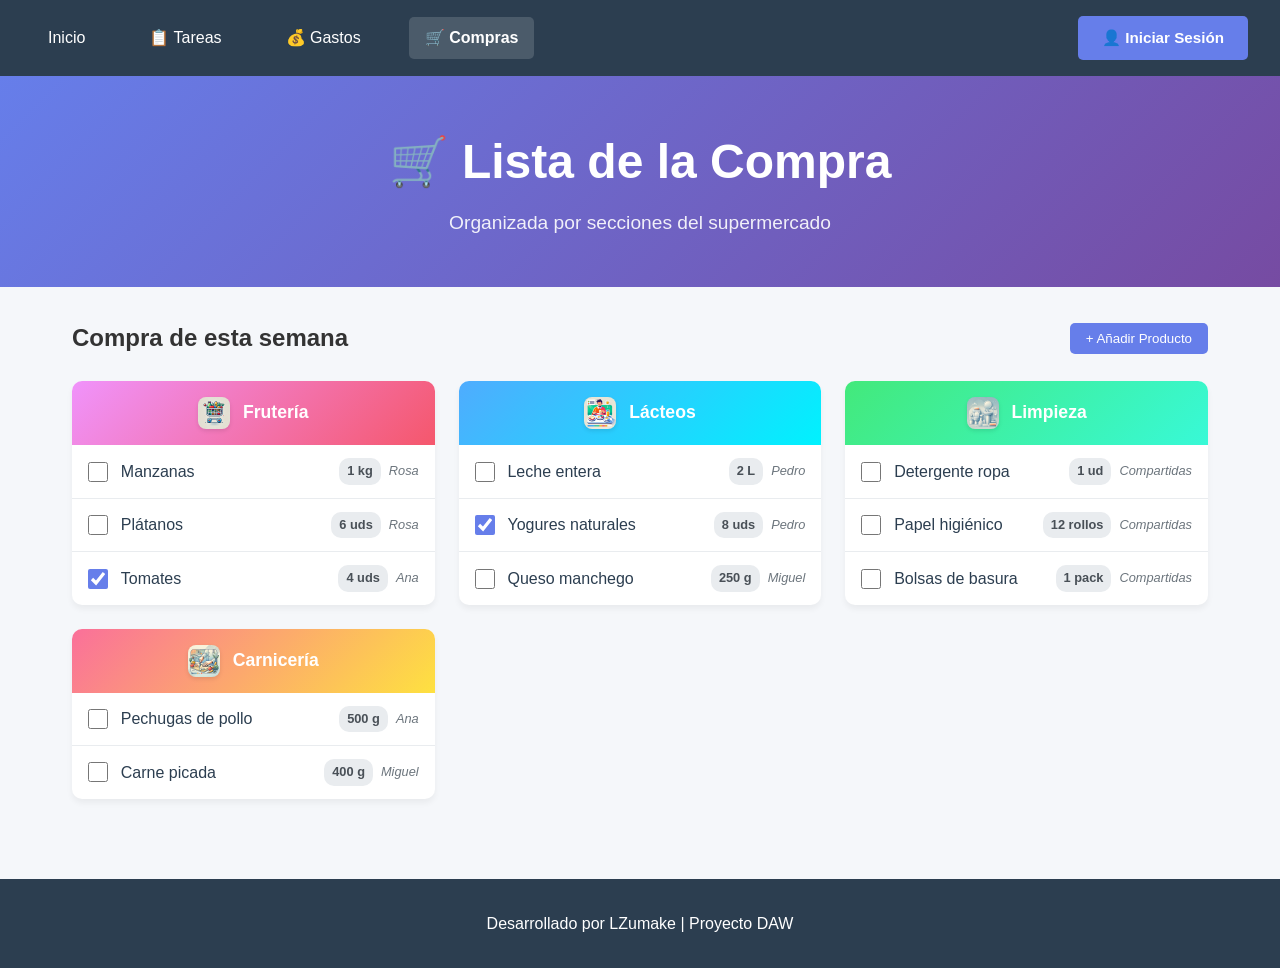
==== compras.html @ 902fc64a "Día 4: Menú hamburguesa, imágenes integradas, responsive móvil y JavaScript en compras" ====
<!DOCTYPE html>
<html lang="es">
<head>
    <meta charset="UTF-8">
    <meta name="viewport" content="width=device-width, initial-scale=1.0">
    <title>Lista de la Compra - CasaApp</title>
    <link rel="stylesheet" href="css/styles.css">
</head>
<body>
 <nav>
    <div class="nav-left">
        <button class="hamburger" id="hamburger" aria-label="Abrir menú">
            <span></span>
            <span></span>
            <span></span>
        </button>
        <a href="index.html"> Inicio</a>
        <a href="tareas.html">📋 Tareas</a>
        <a href="gastos.html">💰 Gastos</a>
        <a href="compras.html" class="active">🛒 Compras</a>
    </div>
    <a href="login.html" class="btn-login">👤 Iniciar Sesión</a>
</nav>
    
    <header>
        <h1>🛒 Lista de la Compra</h1>
        <p>Organizada por secciones del supermercado</p>
    </header>
    
    <main>
        <div style="display: flex; justify-content: space-between; align-items: center; margin-bottom: 1.5rem;">
            <h2>Compra de esta semana</h2>
            <button style="background: #667eea; color: white; border: none; padding: 0.5rem 1rem; border-radius: 5px; cursor: pointer;">+ Añadir Producto</button>
        </div>

        <div class="shopping-section">
            
            <!-- Categoría: Frutería -->
            <div class="shopping-category">
               <div class="category-header fruteria">
             <img src="img/compras.webp" alt="Frutería" class="category-icon"> Frutería
                </div>
                
                <div class="shopping-item">
                    <div class="item-left">
                        <input type="checkbox" class="item-checkbox">
                        <span class="item-name">Manzanas</span>
                    </div>
                    <div class="item-right">
                        <span class="item-quantity">1 kg</span>
                        <span class="item-buyer">Rosa</span>
                    </div>
                </div>

                <div class="shopping-item">
                    <div class="item-left">
                        <input type="checkbox" class="item-checkbox">
                        <span class="item-name">Plátanos</span>
                    </div>
                    <div class="item-right">
                        <span class="item-quantity">6 uds</span>
                        <span class="item-buyer">Rosa</span>
                    </div>
                </div>

                <div class="shopping-item">
                    <div class="item-left">
                        <input type="checkbox" class="item-checkbox" checked>
                        <span class="item-name">Tomates</span>
                    </div>
                    <div class="item-right">
                        <span class="item-quantity">4 uds</span>
                        <span class="item-buyer">Ana</span>
                    </div>
                </div>
            </div>

            <!-- Categoría: Lácteos -->
            <div class="shopping-category">
                <div class="category-header lacteos">
    <img src="img/desayunar.webp" alt="Lácteos" class="category-icon"> Lácteos
        </div>
                
                <div class="shopping-item">
                    <div class="item-left">
                        <input type="checkbox" class="item-checkbox">
                        <span class="item-name">Leche entera</span>
                    </div>
                    <div class="item-right">
                        <span class="item-quantity">2 L</span>
                        <span class="item-buyer">Pedro</span>
                    </div>
                </div>

                <div class="shopping-item">
                    <div class="item-left">
                        <input type="checkbox" class="item-checkbox" checked>
                        <span class="item-name">Yogures naturales</span>
                    </div>
                    <div class="item-right">
                        <span class="item-quantity">8 uds</span>
                        <span class="item-buyer">Pedro</span>
                    </div>
                </div>

                <div class="shopping-item">
                    <div class="item-left">
                        <input type="checkbox" class="item-checkbox">
                        <span class="item-name">Queso manchego</span>
                    </div>
                    <div class="item-right">
                        <span class="item-quantity">250 g</span>
                        <span class="item-buyer">Miguel</span>
                    </div>
                </div>
            </div>

            <!-- Categoría: Limpieza -->
            <div class="shopping-category">
                <div class="category-header limpieza">
    <img src="img/limpiar baño.webp" alt="Limpieza" class="category-icon"> Limpieza
</div>
                
                <div class="shopping-item">
                    <div class="item-left">
                        <input type="checkbox" class="item-checkbox">
                        <span class="item-name">Detergente ropa</span>
                    </div>
                    <div class="item-right">
                        <span class="item-quantity">1 ud</span>
                        <span class="item-buyer">Compartidas</span>
                    </div>
                </div>

                <div class="shopping-item">
                    <div class="item-left">
                        <input type="checkbox" class="item-checkbox">
                        <span class="item-name">Papel higiénico</span>
                    </div>
                    <div class="item-right">
                        <span class="item-quantity">12 rollos</span>
                        <span class="item-buyer">Compartidas</span>
                    </div>
                </div>

                <div class="shopping-item">
                    <div class="item-left">
                        <input type="checkbox" class="item-checkbox">
                        <span class="item-name">Bolsas de basura</span>
                    </div>
                    <div class="item-right">
                        <span class="item-quantity">1 pack</span>
                        <span class="item-buyer">Compartidas</span>
                    </div>
                </div>
            </div>

            <!-- Categoría: Carnicería -->
            <div class="shopping-category">
                <div class="category-header carniceria">
    <img src="img/cocinar.webp" alt="Carnicería" class="category-icon"> Carnicería
</div>
                
                <div class="shopping-item">
                    <div class="item-left">
                        <input type="checkbox" class="item-checkbox">
                        <span class="item-name">Pechugas de pollo</span>
                    </div>
                    <div class="item-right">
                        <span class="item-quantity">500 g</span>
                        <span class="item-buyer">Ana</span>
                    </div>
                </div>

                <div class="shopping-item">
                    <div class="item-left">
                        <input type="checkbox" class="item-checkbox">
                        <span class="item-name">Carne picada</span>
                    </div>
                    <div class="item-right">
                        <span class="item-quantity">400 g</span>
                        <span class="item-buyer">Miguel</span>
                    </div>
                </div>
            </div>

        </div>
    </main>
    
    <footer>
        <p>Desarrollado por LZumake | Proyecto DAW</p>
    </footer>
    <script src="js/app.js"></script>
</body>
</html>
---- css/styles.css ----
/* =========================================
   RESET BÁSICO
   ========================================= */
* {
    margin: 0;
    padding: 0;
    box-sizing: border-box;
}

body {
    font-family: 'Segoe UI', Tahoma, Geneva, Verdana, sans-serif;
    background-color: #f5f7fa;
    color: #333;
    line-height: 1.6;
}

/* =========================================
   NAVEGACIÓN
   ========================================= */
nav {
    background-color: #2c3e50;
    padding: 1rem 2rem;
    display: flex;
    justify-content: space-between;
    align-items: center;
    min-height: 70px;
    box-shadow: 0 2px 5px rgba(0,0,0,0.1);
}

nav > div {
    display: flex;
    gap: 2rem;
    align-items: center;
}

nav a {
    color: white;
    text-decoration: none;
    font-weight: 500;
    padding: 0.5rem 1rem;
    border-radius: 5px;
    transition: background-color 0.3s;
}

nav a:hover {
    background-color: #34495e;
}

nav a.active {
    background-color: rgba(255, 255, 255, 0.15);
    font-weight: bold;
}

nav .btn-login {
    background-color: #667eea;
    color: white;
    padding: 0.6rem 1.5rem;
    border-radius: 5px;
    font-weight: 600;
    font-size: 0.95rem;
    text-decoration: none;
    transition: background-color 0.3s, transform 0.2s;
    white-space: nowrap;
    display: inline-block;
}

nav .btn-login:hover {
    background-color: #5a67d8;
    transform: translateY(-2px);
}

/* =========================================
   HEADER
   ========================================= */
header {
    background: linear-gradient(135deg, #667eea 0%, #764ba2 100%);
    color: white;
    text-align: center;
    padding: 3rem 2rem;
}

header h1 {
    font-size: 3rem;
    margin-bottom: 0.5rem;
}

header p {
    font-size: 1.2rem;
    opacity: 0.9;
}

/* =========================================
   MAIN CONTENT
   ========================================= */
main {
    max-width: 1200px;
    margin: 0 auto;
    padding: 2rem;
}

.dashboard h2 {
    text-align: center;
    margin-bottom: 2rem;
    color: #2c3e50;
}

/* =========================================
   CARDS (Index)
   ========================================= */
.cards {
    display: grid;
    grid-template-columns: repeat(auto-fit, minmax(250px, 1fr));
    gap: 2rem;
    margin-bottom: 2rem;
}

.card {
    background: white;
    padding: 2rem;
    border-radius: 10px;
    box-shadow: 0 4px 6px rgba(0,0,0,0.1);
    text-align: center;
    transition: transform 0.3s, box-shadow 0.3s;
}

.card:hover {
    transform: translateY(-5px);
    box-shadow: 0 8px 15px rgba(0,0,0,0.2);
}

.card h3 {
    color: #667eea;
    margin-bottom: 1rem;
    font-size: 1.3rem;
}

.card p {
    color: #666;
    font-size: 1.1rem;
}

/* =========================================
   FOOTER
   ========================================= */
footer {
    background-color: #2c3e50;
    color: white;
    text-align: center;
    padding: 2rem;
    margin-top: 3rem;
}

/* =========================================
   TABLA DE TAREAS
   ========================================= */
.table-container {
    background: white;
    border-radius: 10px;
    box-shadow: 0 4px 6px rgba(0,0,0,0.05);
    overflow: hidden;
    overflow-x: auto;
    -webkit-overflow-scrolling: touch;
}

.task-table {
    width: 100%;
    border-collapse: collapse;
    text-align: left;
    min-width: 800px;
}

.task-table th {
    background-color: #f8f9fa;
    color: #495057;
    font-weight: 600;
    padding: 1rem;
    border-bottom: 2px solid #e9ecef;
    font-size: 0.85rem;
    text-transform: uppercase;
    letter-spacing: 0.5px;
}

.task-table td {
    padding: 1rem;
    border-bottom: 1px solid #e9ecef;
    color: #333;
    vertical-align: middle;
}

.task-table tr:last-child td {
    border-bottom: none;
}

.task-table tr:hover {
    background-color: #f8f9fa;
}

/* =========================================
   AVATARES DE USUARIOS
   ========================================= */
.user-cell {
    display: flex;
    align-items: center;
    gap: 0.8rem;
}

.user-avatar {
    display: inline-flex;
    align-items: center;
    justify-content: center;
    width: 32px;
    height: 32px;
    border-radius: 50%;
    color: white;
    font-weight: bold;
    font-size: 0.85rem;
    flex-shrink: 0;
}

.user-compartidas { background-color: #6c757d; }
.user-rosa { background-color: #e83e8c; }
.user-pedro { background-color: #0d6efd; }
.user-miguel { background-color: #198754; }
.user-ana { background-color: #fd7e14; }

.user-name {
    font-weight: 500;
    color: #333;
}

/* =========================================
   BADGES (Etiquetas de colores)
   ========================================= */
.badge {
    display: inline-block;
    padding: 0.3rem 0.7rem;
    border-radius: 20px;
    font-size: 0.75rem;
    font-weight: 600;
}

.badge-cocina { background-color: #fff3cd; color: #664d03; }
.badge-bano { background-color: #cff4fc; color: #055160; }
.badge-dormitorios { background-color: #f8d7da; color: #842029; }
.badge-salon { background-color: #d1e7dd; color: #0f5132; }
.badge-lavanderia { background-color: #e0cffc; color: #4a148c; }
.badge-despacho { background-color: #fde2e4; color: #6f42c1; }
.badge-recibidor { background-color: #fff0db; color: #997404; }
.badge-mascotas { background-color: #fde8d8; color: #984c0c; }
.badge-terrazas { background-color: #d8f3dc; color: #2d6a4f; }
.badge-despensa { background-color: #ffe5d9; color: #c44536; }
.badge-garaje { background-color: #e9ecef; color: #495057; }
.badge-trastero { background-color: #dee2e6; color: #343a40; }
.badge-varias { background-color: #e7f5ff; color: #1864ab; }

.badge-expres { background-color: #e2e3e5; color: #41464b; }
.badge-media { background-color: #fff3cd; color: #664d03; }
.badge-profunda { background-color: #f8d7da; color: #842029; }

/* =========================================
   FECHAS Y TAREAS DE HOY
   ========================================= */
.fecha-proxima {
    font-weight: 600;
    color: #495057;
    font-size: 0.9rem;
    white-space: nowrap;
}

.fecha-proxima.hoy {
    color: #dc3545;
    font-weight: bold;
}

.fecha-proxima.pasada {
    color: #6c757d;
    text-decoration: line-through;
}

.tarea-hoy {
    background-color: #fff9db;
}

.tarea-hoy:hover {
    background-color: #fff3bf;
}

.urgente {
    display: inline-block;
    width: 8px;
    height: 8px;
    border-radius: 50%;
    background-color: #dc3545;
    margin-right: 5px;
    animation: pulse 2s infinite;
}

@keyframes pulse {
    0% { opacity: 1; }
    50% { opacity: 0.4; }
    100% { opacity: 1; }
}

/* =========================================
   IMÁGENES DE TAREAS Y CATEGORÍAS
   ========================================= */
.task-icon {
    width: 40px;
    height: 40px;
    border-radius: 8px;
    object-fit: cover;
    vertical-align: middle;
    margin-right: 10px;
    box-shadow: 0 2px 4px rgba(0,0,0,0.1);
    flex-shrink: 0;
}

.task-table td:first-child {
    display: flex;
    align-items: center;
    gap: 8px;
}

.category-icon {
    width: 32px;
    height: 32px;
    border-radius: 8px;
    object-fit: cover;
    vertical-align: middle;
    margin-right: 8px;
    box-shadow: 0 2px 4px rgba(0,0,0,0.1);
}

/* =========================================
   JAVASCRIPT - TAREAS HECHAS
   ========================================= */
.task-table tr.hecha {
    background-color: #f8f9fa;
    opacity: 0.6;
}

.task-table tr.hecha td:first-child {
    text-decoration: line-through;
    color: #6c757d;
}

.task-table tr.hecha .status {
    background-color: #d1e7dd;
    color: #0f5132;
}

/* =========================================
   BOTÓN PRIMARIO
   ========================================= */
.btn-primary {
    background: linear-gradient(135deg, #667eea 0%, #764ba2 100%);
    color: white;
    border: none;
    padding: 0.6rem 1.2rem;
    border-radius: 5px;
    font-weight: 600;
    cursor: pointer;
    transition: transform 0.2s;
}

.btn-primary:hover {
    transform: translateY(-2px);
}

/* =========================================
   PÁGINA DE GASTOS
   ========================================= */
.expense-summary {
    display: grid;
    grid-template-columns: repeat(auto-fit, minmax(200px, 1fr));
    gap: 1.5rem;
    margin-bottom: 2rem;
}

.summary-card {
    background: white;
    padding: 1.5rem;
    border-radius: 10px;
    box-shadow: 0 4px 6px rgba(0,0,0,0.05);
    text-align: center;
}

.summary-card h3 {
    font-size: 0.9rem;
    color: #6c757d;
    margin-bottom: 0.5rem;
    text-transform: uppercase;
}

.summary-card .amount {
    font-size: 2rem;
    font-weight: bold;
    color: #2c3e50;
}

.summary-card .amount.green { color: #198754; }
.summary-card .amount.red { color: #dc3545; }

.transaction-list {
    background: white;
    border-radius: 10px;
    box-shadow: 0 4px 6px rgba(0,0,0,0.05);
    overflow: hidden;
}

.transaction-item {
    display: flex;
    justify-content: space-between;
    align-items: center;
    padding: 1rem 1.5rem;
    border-bottom: 1px solid #e9ecef;
    transition: background-color 0.2s;
}

.transaction-item:hover {
    background-color: #f8f9fa;
}

.transaction-item:last-child {
    border-bottom: none;
}

.transaction-info {
    display: flex;
    align-items: center;
    gap: 1rem;
}

.transaction-icon {
    font-size: 1.5rem;
    background-color: #f1f3f5;
    width: 40px;
    height: 40px;
    border-radius: 50%;
    display: flex;
    align-items: center;
    justify-content: center;
}

.transaction-details h4 {
    font-size: 1rem;
    color: #2c3e50;
    margin-bottom: 0.2rem;
}

.transaction-details p {
    font-size: 0.8rem;
    color: #6c757d;
    margin: 0;
}

.transaction-amount {
    font-weight: bold;
    font-size: 1.1rem;
    color: #2c3e50;
}

/* =========================================
   PÁGINA DE COMPRAS
   ========================================= */
.shopping-section {
    display: grid;
    grid-template-columns: repeat(auto-fit, minmax(280px, 1fr));
    gap: 1.5rem;
}

.shopping-category {
    background: white;
    border-radius: 10px;
    box-shadow: 0 4px 6px rgba(0,0,0,0.05);
    overflow: hidden;
}

.category-header {
    background: linear-gradient(135deg, #667eea 0%, #764ba2 100%);
    color: white;
    padding: 1rem;
    text-align: center;
    font-weight: 600;
    font-size: 1.1rem;
}

.category-header.fruteria { background: linear-gradient(135deg, #f093fb 0%, #f5576c 100%); }
.category-header.lacteos { background: linear-gradient(135deg, #4facfe 0%, #00f2fe 100%); }
.category-header.limpieza { background: linear-gradient(135deg, #43e97b 0%, #38f9d7 100%); }
.category-header.carniceria { background: linear-gradient(135deg, #fa709a 0%, #fee140 100%); }

.shopping-item {
    display: flex;
    align-items: center;
    justify-content: space-between;
    padding: 0.8rem 1rem;
    border-bottom: 1px solid #e9ecef;
    transition: background-color 0.2s;
}

.shopping-item:hover {
    background-color: #f8f9fa;
}

.shopping-item:last-child {
    border-bottom: none;
}

.item-left {
    display: flex;
    align-items: center;
    gap: 0.8rem;
}

.item-checkbox {
    width: 20px;
    height: 20px;
    cursor: pointer;
    accent-color: #667eea;
}

.item-name {
    font-weight: 500;
    color: #2c3e50;
}

.item-right {
    display: flex;
    align-items: center;
    gap: 0.5rem;
}

.item-quantity {
    background: #e9ecef;
    color: #495057;
    padding: 0.2rem 0.5rem;
    border-radius: 10px;
    font-size: 0.8rem;
    font-weight: 600;
}

.item-buyer {
    font-size: 0.8rem;
    color: #6c757d;
    font-style: italic;
}

.shopping-item.comprado {
    background-color: #f8f9fa;
    opacity: 0.6;
    border-left: 4px solid #28a745;
}

.shopping-item.comprado .item-name {
    text-decoration: line-through;
    color: #6c757d;
}

.shopping-item.comprado .item-quantity,
.shopping-item.comprado .item-buyer {
    color: #6c757d;
}

/* =========================================
   FORMULARIOS (Login y Registro)
   ========================================= */
.login-container {
    max-width: 400px;
    margin: 3rem auto;
    background: white;
    padding: 2.5rem;
    border-radius: 10px;
    box-shadow: 0 10px 25px rgba(0,0,0,0.05);
}

.form-group {
    margin-bottom: 1.5rem;
}

.form-group label {
    display: block;
    margin-bottom: 0.5rem;
    color: #495057;
    font-weight: 600;
    font-size: 0.9rem;
}

.form-control {
    width: 100%;
    padding: 0.8rem;
    border: 1px solid #ced4da;
    border-radius: 5px;
    font-size: 1rem;
    transition: all 0.3s ease;
    box-sizing: border-box;
}

.form-control:focus {
    outline: none;
    border-color: #667eea;
    box-shadow: 0 0 0 3px rgba(102, 126, 234, 0.2);
}

.btn-submit {
    width: 100%;
    padding: 0.8rem;
    background: linear-gradient(135deg, #667eea 0%, #764ba2 100%);
    color: white;
    border: none;
    border-radius: 5px;
    font-size: 1rem;
    font-weight: bold;
    cursor: pointer;
    transition: transform 0.2s, box-shadow 0.2s;
}

.btn-submit:hover {
    transform: translateY(-2px);
    box-shadow: 0 5px 15px rgba(102, 126, 234, 0.4);
}

.password-hint {
    font-size: 0.75rem;
    color: #6c757d;
    margin-top: 0.3rem;
    display: block;
}

.terms-checkbox {
    display: flex;
    align-items: center;
    gap: 0.5rem;
    margin-bottom: 1.5rem;
    font-size: 0.85rem;
    color: #495057;
}

.terms-checkbox input {
    width: 18px;
    height: 18px;
    cursor: pointer;
    accent-color: #667eea;
}

.terms-checkbox a {
    color: #667eea;
    text-decoration: none;
    font-weight: 500;
}

.terms-checkbox a:hover {
    text-decoration: underline;
}

/* =========================================
   MENÚ HAMBURGUESA
   ========================================= */
.hamburger {
    display: none;
    flex-direction: column;
    justify-content: space-between;
    width: 30px;
    height: 22px;
    background: transparent;
    border: none;
    cursor: pointer;
    padding: 0;
    margin-right: 1rem;
}

.hamburger span {
    display: block;
    width: 100%;
    height: 3px;
    background-color: white;
    border-radius: 2px;
    transition: all 0.3s ease;
}

.hamburger.active span:nth-child(1) {
    transform: translateY(9px) rotate(45deg);
}

.hamburger.active span:nth-child(2) {
    opacity: 0;
}

.hamburger.active span:nth-child(3) {
    transform: translateY(-9px) rotate(-45deg);
}

/* =========================================
   RESPONSIVE DESIGN - MÓVILES
   ========================================= */
@media (max-width: 768px) {
    /* =========================================
       NAV + HEADER FIJOS - ALTURAS AJUSTADAS
       ========================================= */
    
    /* Nav más compacto */
    nav {
        position: sticky;
        top: 0;
        z-index: 100;
        padding: 0.5rem 0.8rem !important;
        min-height: 40px; /* Antes 70px, ahora más bajo */
    }
    
    /* Header más compacto */
    header {
        position: sticky;
        top: 40px; /* Coincide con la altura del nav */
        z-index:35px;
        padding: 0.6rem 0.6rem !important; /* Antes 1.5rem */
    }
    
    header h1 {
        font-size: 1.0rem; /* Antes 1.5rem */
        margin-bottom: 0.2rem;
    }
    
    header p {
        font-size: 0.80rem; /* Antes 0.9rem */
    }
    
    /* =========================================
       RESTO DE ESTILOS MÓVIL (sin cambios)
       ========================================= */
    .hamburger {
        display: flex;
        width: 26px; /* Botón hamburguesa un poco más pequeño */
        height: 20px;
    }
    
    .nav-left {
        display: flex;
        align-items: center;
        width: 100%;
    }
    
    nav {
        flex-wrap: wrap;
        gap: 0.5rem;
    }
    
    nav > div.nav-left {
        justify-content: space-between;
    }
    
    nav .nav-left a {
        display: none;
        width: 100%;
        text-align: center;
        padding: 0.8rem;
        border-radius: 5px;
    }
    
    nav .nav-left a.visible {
        display: block;
    }
    
    .btn-login {
        width: auto !important;
        padding: 0.4rem 0.8rem !important;
        font-size: 0.8rem !important;
        background: transparent !important;
        border: 1px solid rgba(255, 255, 255, 0.3) !important;
        color: white !important;
        margin: 0 auto !important;
    }
    
    .btn-login:hover {
        background: rgba(255, 255, 255, 0.1) !important;
        border-color: rgba(255, 255, 255, 0.5) !important;
    }

    .cards, .shopping-section, .gastos-container {
        grid-template-columns: 1fr !important; 
    }
    
    nav a {
        font-size: 0.9rem;
        padding: 0.5rem;
    }
    
    main {
        padding: 1rem 0.5rem !important;
    }
    
    .dashboard > div:first-child {
        flex-direction: column;
        align-items: flex-start !important;
        gap: 1rem;
    }
    
    .btn-primary {
        width: 100%;
        padding: 0.6rem 1rem;
        font-size: 0.9rem;
        text-align: center;
    }
    
    .task-table th, .task-table td {
        padding: 0.8rem 0.5rem;
        font-size: 0.85rem;
    }
    
    .shopping-category {
        margin-bottom: 1rem;
    }
    
    .shopping-category h3 {
        font-size: 1.1rem;
        padding: 0.8rem;
    }
    
    .shopping-item {
        padding: 0.8rem;
    }
    
    .item-name {
        font-size: 0.95rem;
    }
    
    .table-container {
        overflow-x: auto;
        margin: 0 !important;
    }
}
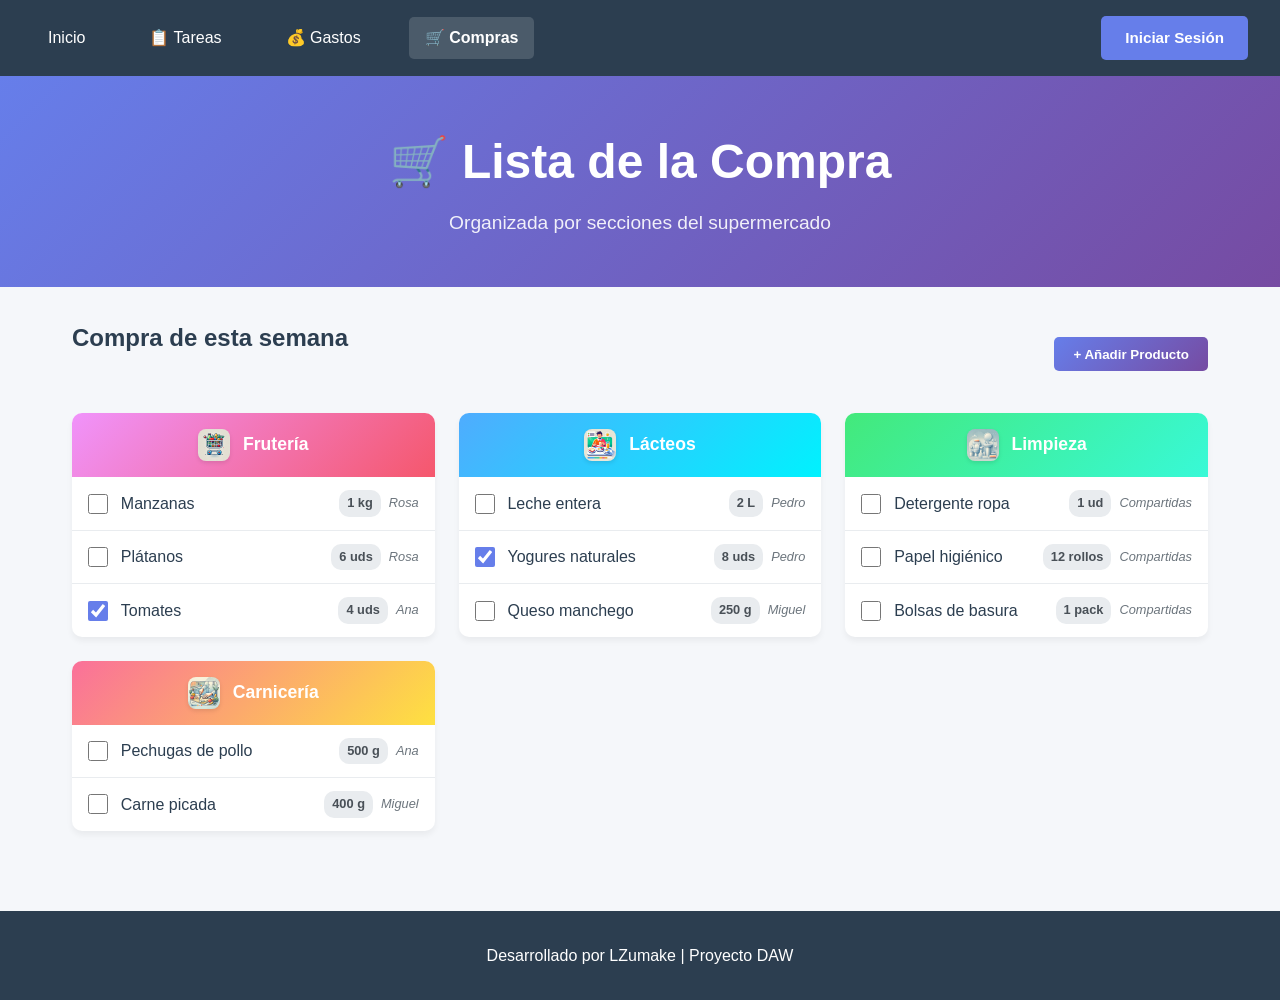
==== commit 2941e6d1: "Sesión 6: Contador de progreso, menú hamburguesa en todas las páginas y diseño unificado" ====
--- a/compras.html
+++ b/compras.html
@@ -5,22 +5,23 @@
     <meta name="viewport" content="width=device-width, initial-scale=1.0">
     <title>Lista de la Compra - CasaApp</title>
     <link rel="stylesheet" href="css/styles.css">
+    <link rel="stylesheet" href="css/responsive.css">
 </head>
 <body>
- <nav>
-    <div class="nav-left">
-        <button class="hamburger" id="hamburger" aria-label="Abrir menú">
-            <span></span>
-            <span></span>
-            <span></span>
-        </button>
-        <a href="index.html"> Inicio</a>
-        <a href="tareas.html">📋 Tareas</a>
-        <a href="gastos.html">💰 Gastos</a>
-        <a href="compras.html" class="active">🛒 Compras</a>
-    </div>
-    <a href="login.html" class="btn-login">👤 Iniciar Sesión</a>
-</nav>
+    <nav>
+        <div class="nav-left">
+            <button class="hamburger" id="hamburger" aria-label="Abrir menú">
+                <span></span>
+                <span></span>
+                <span></span>
+            </button>
+            <a href="index.html"> Inicio</a>
+            <a href="tareas.html">📋 Tareas</a>
+            <a href="gastos.html">💰 Gastos</a>
+            <a href="compras.html" class="active">🛒 Compras</a>
+        </div>
+        <a href="login.html" class="btn-login"> Iniciar Sesión</a>
+    </nav>
     
     <header>
         <h1>🛒 Lista de la Compra</h1>
@@ -28,163 +29,165 @@
     </header>
     
     <main>
-        <div style="display: flex; justify-content: space-between; align-items: center; margin-bottom: 1.5rem;">
-            <h2>Compra de esta semana</h2>
-            <button style="background: #667eea; color: white; border: none; padding: 0.5rem 1rem; border-radius: 5px; cursor: pointer;">+ Añadir Producto</button>
-        </div>
+        <section class="dashboard">
+            <div style="display: flex; justify-content: space-between; align-items: center; margin-bottom: 1.5rem; flex-wrap: wrap; gap: 1rem;">
+                <h2>Compra de esta semana</h2>
+                <button class="btn-primary">+ Añadir Producto</button>
+            </div>
 
-        <div class="shopping-section">
-            
-            <!-- Categoría: Frutería -->
-            <div class="shopping-category">
-               <div class="category-header fruteria">
-             <img src="img/compras.webp" alt="Frutería" class="category-icon"> Frutería
-                </div>
+            <div class="shopping-section">
                 
-                <div class="shopping-item">
-                    <div class="item-left">
-                        <input type="checkbox" class="item-checkbox">
-                        <span class="item-name">Manzanas</span>
+                <!-- Categoría: Frutería -->
+                <div class="shopping-category">
+                    <div class="category-header fruteria">
+                        <img src="img/compras.webp" alt="Frutería" class="category-icon"> Frutería
                     </div>
-                    <div class="item-right">
-                        <span class="item-quantity">1 kg</span>
-                        <span class="item-buyer">Rosa</span>
+                    
+                    <div class="shopping-item">
+                        <div class="item-left">
+                            <input type="checkbox" class="item-checkbox">
+                            <span class="item-name">Manzanas</span>
+                        </div>
+                        <div class="item-right">
+                            <span class="item-quantity">1 kg</span>
+                            <span class="item-buyer">Rosa</span>
+                        </div>
+                    </div>
+
+                    <div class="shopping-item">
+                        <div class="item-left">
+                            <input type="checkbox" class="item-checkbox">
+                            <span class="item-name">Plátanos</span>
+                        </div>
+                        <div class="item-right">
+                            <span class="item-quantity">6 uds</span>
+                            <span class="item-buyer">Rosa</span>
+                        </div>
+                    </div>
+
+                    <div class="shopping-item">
+                        <div class="item-left">
+                            <input type="checkbox" class="item-checkbox" checked>
+                            <span class="item-name">Tomates</span>
+                        </div>
+                        <div class="item-right">
+                            <span class="item-quantity">4 uds</span>
+                            <span class="item-buyer">Ana</span>
+                        </div>
                     </div>
                 </div>
 
-                <div class="shopping-item">
-                    <div class="item-left">
-                        <input type="checkbox" class="item-checkbox">
-                        <span class="item-name">Plátanos</span>
+                <!-- Categoría: Lácteos -->
+                <div class="shopping-category">
+                    <div class="category-header lacteos">
+                        <img src="img/desayunar.webp" alt="Lácteos" class="category-icon"> Lácteos
                     </div>
-                    <div class="item-right">
-                        <span class="item-quantity">6 uds</span>
-                        <span class="item-buyer">Rosa</span>
+                    
+                    <div class="shopping-item">
+                        <div class="item-left">
+                            <input type="checkbox" class="item-checkbox">
+                            <span class="item-name">Leche entera</span>
+                        </div>
+                        <div class="item-right">
+                            <span class="item-quantity">2 L</span>
+                            <span class="item-buyer">Pedro</span>
+                        </div>
+                    </div>
+
+                    <div class="shopping-item">
+                        <div class="item-left">
+                            <input type="checkbox" class="item-checkbox" checked>
+                            <span class="item-name">Yogures naturales</span>
+                        </div>
+                        <div class="item-right">
+                            <span class="item-quantity">8 uds</span>
+                            <span class="item-buyer">Pedro</span>
+                        </div>
+                    </div>
+
+                    <div class="shopping-item">
+                        <div class="item-left">
+                            <input type="checkbox" class="item-checkbox">
+                            <span class="item-name">Queso manchego</span>
+                        </div>
+                        <div class="item-right">
+                            <span class="item-quantity">250 g</span>
+                            <span class="item-buyer">Miguel</span>
+                        </div>
                     </div>
                 </div>
 
-                <div class="shopping-item">
-                    <div class="item-left">
-                        <input type="checkbox" class="item-checkbox" checked>
-                        <span class="item-name">Tomates</span>
+                <!-- Categoría: Limpieza -->
+                <div class="shopping-category">
+                    <div class="category-header limpieza">
+                        <img src="img/limpiar baño.webp" alt="Limpieza" class="category-icon"> Limpieza
                     </div>
-                    <div class="item-right">
-                        <span class="item-quantity">4 uds</span>
-                        <span class="item-buyer">Ana</span>
+                    
+                    <div class="shopping-item">
+                        <div class="item-left">
+                            <input type="checkbox" class="item-checkbox">
+                            <span class="item-name">Detergente ropa</span>
+                        </div>
+                        <div class="item-right">
+                            <span class="item-quantity">1 ud</span>
+                            <span class="item-buyer">Compartidas</span>
+                        </div>
                     </div>
-                </div>
-            </div>
 
-            <!-- Categoría: Lácteos -->
-            <div class="shopping-category">
-                <div class="category-header lacteos">
-    <img src="img/desayunar.webp" alt="Lácteos" class="category-icon"> Lácteos
-        </div>
-                
-                <div class="shopping-item">
-                    <div class="item-left">
-                        <input type="checkbox" class="item-checkbox">
-                        <span class="item-name">Leche entera</span>
+                    <div class="shopping-item">
+                        <div class="item-left">
+                            <input type="checkbox" class="item-checkbox">
+                            <span class="item-name">Papel higiénico</span>
+                        </div>
+                        <div class="item-right">
+                            <span class="item-quantity">12 rollos</span>
+                            <span class="item-buyer">Compartidas</span>
+                        </div>
                     </div>
-                    <div class="item-right">
-                        <span class="item-quantity">2 L</span>
-                        <span class="item-buyer">Pedro</span>
+
+                    <div class="shopping-item">
+                        <div class="item-left">
+                            <input type="checkbox" class="item-checkbox">
+                            <span class="item-name">Bolsas de basura</span>
+                        </div>
+                        <div class="item-right">
+                            <span class="item-quantity">1 pack</span>
+                            <span class="item-buyer">Compartidas</span>
+                        </div>
                     </div>
                 </div>
 
-                <div class="shopping-item">
-                    <div class="item-left">
-                        <input type="checkbox" class="item-checkbox" checked>
-                        <span class="item-name">Yogures naturales</span>
+                <!-- Categoría: Carnicería -->
+                <div class="shopping-category">
+                    <div class="category-header carniceria">
+                        <img src="img/cocinar.webp" alt="Carnicería" class="category-icon"> Carnicería
                     </div>
-                    <div class="item-right">
-                        <span class="item-quantity">8 uds</span>
-                        <span class="item-buyer">Pedro</span>
+                    
+                    <div class="shopping-item">
+                        <div class="item-left">
+                            <input type="checkbox" class="item-checkbox">
+                            <span class="item-name">Pechugas de pollo</span>
+                        </div>
+                        <div class="item-right">
+                            <span class="item-quantity">500 g</span>
+                            <span class="item-buyer">Ana</span>
+                        </div>
+                    </div>
+
+                    <div class="shopping-item">
+                        <div class="item-left">
+                            <input type="checkbox" class="item-checkbox">
+                            <span class="item-name">Carne picada</span>
+                        </div>
+                        <div class="item-right">
+                            <span class="item-quantity">400 g</span>
+                            <span class="item-buyer">Miguel</span>
+                        </div>
                     </div>
                 </div>
 
-                <div class="shopping-item">
-                    <div class="item-left">
-                        <input type="checkbox" class="item-checkbox">
-                        <span class="item-name">Queso manchego</span>
-                    </div>
-                    <div class="item-right">
-                        <span class="item-quantity">250 g</span>
-                        <span class="item-buyer">Miguel</span>
-                    </div>
-                </div>
             </div>
-
-            <!-- Categoría: Limpieza -->
-            <div class="shopping-category">
-                <div class="category-header limpieza">
-    <img src="img/limpiar baño.webp" alt="Limpieza" class="category-icon"> Limpieza
-</div>
-                
-                <div class="shopping-item">
-                    <div class="item-left">
-                        <input type="checkbox" class="item-checkbox">
-                        <span class="item-name">Detergente ropa</span>
-                    </div>
-                    <div class="item-right">
-                        <span class="item-quantity">1 ud</span>
-                        <span class="item-buyer">Compartidas</span>
-                    </div>
-                </div>
-
-                <div class="shopping-item">
-                    <div class="item-left">
-                        <input type="checkbox" class="item-checkbox">
-                        <span class="item-name">Papel higiénico</span>
-                    </div>
-                    <div class="item-right">
-                        <span class="item-quantity">12 rollos</span>
-                        <span class="item-buyer">Compartidas</span>
-                    </div>
-                </div>
-
-                <div class="shopping-item">
-                    <div class="item-left">
-                        <input type="checkbox" class="item-checkbox">
-                        <span class="item-name">Bolsas de basura</span>
-                    </div>
-                    <div class="item-right">
-                        <span class="item-quantity">1 pack</span>
-                        <span class="item-buyer">Compartidas</span>
-                    </div>
-                </div>
-            </div>
-
-            <!-- Categoría: Carnicería -->
-            <div class="shopping-category">
-                <div class="category-header carniceria">
-    <img src="img/cocinar.webp" alt="Carnicería" class="category-icon"> Carnicería
-</div>
-                
-                <div class="shopping-item">
-                    <div class="item-left">
-                        <input type="checkbox" class="item-checkbox">
-                        <span class="item-name">Pechugas de pollo</span>
-                    </div>
-                    <div class="item-right">
-                        <span class="item-quantity">500 g</span>
-                        <span class="item-buyer">Ana</span>
-                    </div>
-                </div>
-
-                <div class="shopping-item">
-                    <div class="item-left">
-                        <input type="checkbox" class="item-checkbox">
-                        <span class="item-name">Carne picada</span>
-                    </div>
-                    <div class="item-right">
-                        <span class="item-quantity">400 g</span>
-                        <span class="item-buyer">Miguel</span>
-                    </div>
-                </div>
-            </div>
-
-        </div>
+        </section>
     </main>
     
     <footer>
--- a/css/styles.css
+++ b/css/styles.css
@@ -24,10 +24,10 @@
     justify-content: space-between;
     align-items: center;
     min-height: 70px;
-    box-shadow: 0 2px 5px rgba(0,0,0,0.1);
-}
-
-nav > div {
+    box-shadow: 0 2px 5px rgba(0, 0, 0, 0.1);
+}
+
+nav>div {
     display: flex;
     gap: 2rem;
     align-items: center;
@@ -118,14 +118,14 @@
     background: white;
     padding: 2rem;
     border-radius: 10px;
-    box-shadow: 0 4px 6px rgba(0,0,0,0.1);
+    box-shadow: 0 4px 6px rgba(0, 0, 0, 0.1);
     text-align: center;
     transition: transform 0.3s, box-shadow 0.3s;
 }
 
 .card:hover {
     transform: translateY(-5px);
-    box-shadow: 0 8px 15px rgba(0,0,0,0.2);
+    box-shadow: 0 8px 15px rgba(0, 0, 0, 0.2);
 }
 
 .card h3 {
@@ -156,7 +156,7 @@
 .table-container {
     background: white;
     border-radius: 10px;
-    box-shadow: 0 4px 6px rgba(0,0,0,0.05);
+    box-shadow: 0 4px 6px rgba(0, 0, 0, 0.05);
     overflow: hidden;
     overflow-x: auto;
     -webkit-overflow-scrolling: touch;
@@ -217,11 +217,25 @@
     flex-shrink: 0;
 }
 
-.user-compartidas { background-color: #6c757d; }
-.user-rosa { background-color: #e83e8c; }
-.user-pedro { background-color: #0d6efd; }
-.user-miguel { background-color: #198754; }
-.user-ana { background-color: #fd7e14; }
+.user-compartidas {
+    background-color: #6c757d;
+}
+
+.user-rosa {
+    background-color: #e83e8c;
+}
+
+.user-pedro {
+    background-color: #0d6efd;
+}
+
+.user-miguel {
+    background-color: #198754;
+}
+
+.user-ana {
+    background-color: #fd7e14;
+}
 
 .user-name {
     font-weight: 500;
@@ -239,23 +253,85 @@
     font-weight: 600;
 }
 
-.badge-cocina { background-color: #fff3cd; color: #664d03; }
-.badge-bano { background-color: #cff4fc; color: #055160; }
-.badge-dormitorios { background-color: #f8d7da; color: #842029; }
-.badge-salon { background-color: #d1e7dd; color: #0f5132; }
-.badge-lavanderia { background-color: #e0cffc; color: #4a148c; }
-.badge-despacho { background-color: #fde2e4; color: #6f42c1; }
-.badge-recibidor { background-color: #fff0db; color: #997404; }
-.badge-mascotas { background-color: #fde8d8; color: #984c0c; }
-.badge-terrazas { background-color: #d8f3dc; color: #2d6a4f; }
-.badge-despensa { background-color: #ffe5d9; color: #c44536; }
-.badge-garaje { background-color: #e9ecef; color: #495057; }
-.badge-trastero { background-color: #dee2e6; color: #343a40; }
-.badge-varias { background-color: #e7f5ff; color: #1864ab; }
-
-.badge-expres { background-color: #e2e3e5; color: #41464b; }
-.badge-media { background-color: #fff3cd; color: #664d03; }
-.badge-profunda { background-color: #f8d7da; color: #842029; }
+.badge-cocina {
+    background-color: #fff3cd;
+    color: #664d03;
+}
+
+.badge-bano {
+    background-color: #cff4fc;
+    color: #055160;
+}
+
+.badge-dormitorios {
+    background-color: #f8d7da;
+    color: #842029;
+}
+
+.badge-salon {
+    background-color: #d1e7dd;
+    color: #0f5132;
+}
+
+.badge-lavanderia {
+    background-color: #e0cffc;
+    color: #4a148c;
+}
+
+.badge-despacho {
+    background-color: #fde2e4;
+    color: #6f42c1;
+}
+
+.badge-recibidor {
+    background-color: #fff0db;
+    color: #997404;
+}
+
+.badge-mascotas {
+    background-color: #fde8d8;
+    color: #984c0c;
+}
+
+.badge-terrazas {
+    background-color: #d8f3dc;
+    color: #2d6a4f;
+}
+
+.badge-despensa {
+    background-color: #ffe5d9;
+    color: #c44536;
+}
+
+.badge-garaje {
+    background-color: #e9ecef;
+    color: #495057;
+}
+
+.badge-trastero {
+    background-color: #dee2e6;
+    color: #343a40;
+}
+
+.badge-varias {
+    background-color: #e7f5ff;
+    color: #1864ab;
+}
+
+.badge-expres {
+    background-color: #e2e3e5;
+    color: #41464b;
+}
+
+.badge-media {
+    background-color: #fff3cd;
+    color: #664d03;
+}
+
+.badge-profunda {
+    background-color: #f8d7da;
+    color: #842029;
+}
 
 /* =========================================
    FECHAS Y TAREAS DE HOY
@@ -296,9 +372,17 @@
 }
 
 @keyframes pulse {
-    0% { opacity: 1; }
-    50% { opacity: 0.4; }
-    100% { opacity: 1; }
+    0% {
+        opacity: 1;
+    }
+
+    50% {
+        opacity: 0.4;
+    }
+
+    100% {
+        opacity: 1;
+    }
 }
 
 /* =========================================
@@ -311,7 +395,7 @@
     object-fit: cover;
     vertical-align: middle;
     margin-right: 10px;
-    box-shadow: 0 2px 4px rgba(0,0,0,0.1);
+    box-shadow: 0 2px 4px rgba(0, 0, 0, 0.1);
     flex-shrink: 0;
 }
 
@@ -328,7 +412,7 @@
     object-fit: cover;
     vertical-align: middle;
     margin-right: 8px;
-    box-shadow: 0 2px 4px rgba(0,0,0,0.1);
+    box-shadow: 0 2px 4px rgba(0, 0, 0, 0.1);
 }
 
 /* =========================================
@@ -381,7 +465,7 @@
     background: white;
     padding: 1.5rem;
     border-radius: 10px;
-    box-shadow: 0 4px 6px rgba(0,0,0,0.05);
+    box-shadow: 0 4px 6px rgba(0, 0, 0, 0.05);
     text-align: center;
 }
 
@@ -398,13 +482,18 @@
     color: #2c3e50;
 }
 
-.summary-card .amount.green { color: #198754; }
-.summary-card .amount.red { color: #dc3545; }
+.summary-card .amount.green {
+    color: #198754;
+}
+
+.summary-card .amount.red {
+    color: #dc3545;
+}
 
 .transaction-list {
     background: white;
     border-radius: 10px;
-    box-shadow: 0 4px 6px rgba(0,0,0,0.05);
+    box-shadow: 0 4px 6px rgba(0, 0, 0, 0.05);
     overflow: hidden;
 }
 
@@ -472,7 +561,7 @@
 .shopping-category {
     background: white;
     border-radius: 10px;
-    box-shadow: 0 4px 6px rgba(0,0,0,0.05);
+    box-shadow: 0 4px 6px rgba(0, 0, 0, 0.05);
     overflow: hidden;
 }
 
@@ -485,10 +574,21 @@
     font-size: 1.1rem;
 }
 
-.category-header.fruteria { background: linear-gradient(135deg, #f093fb 0%, #f5576c 100%); }
-.category-header.lacteos { background: linear-gradient(135deg, #4facfe 0%, #00f2fe 100%); }
-.category-header.limpieza { background: linear-gradient(135deg, #43e97b 0%, #38f9d7 100%); }
-.category-header.carniceria { background: linear-gradient(135deg, #fa709a 0%, #fee140 100%); }
+.category-header.fruteria {
+    background: linear-gradient(135deg, #f093fb 0%, #f5576c 100%);
+}
+
+.category-header.lacteos {
+    background: linear-gradient(135deg, #4facfe 0%, #00f2fe 100%);
+}
+
+.category-header.limpieza {
+    background: linear-gradient(135deg, #43e97b 0%, #38f9d7 100%);
+}
+
+.category-header.carniceria {
+    background: linear-gradient(135deg, #fa709a 0%, #fee140 100%);
+}
 
 .shopping-item {
     display: flex;
@@ -571,7 +671,7 @@
     background: white;
     padding: 2.5rem;
     border-radius: 10px;
-    box-shadow: 0 10px 25px rgba(0,0,0,0.05);
+    box-shadow: 0 10px 25px rgba(0, 0, 0, 0.05);
 }
 
 .form-group {
@@ -689,142 +789,89 @@
 .hamburger.active span:nth-child(3) {
     transform: translateY(-9px) rotate(-45deg);
 }
-
-/* =========================================
-   RESPONSIVE DESIGN - MÓVILES
-   ========================================= */
-@media (max-width: 768px) {
-    /* =========================================
-       NAV + HEADER FIJOS - ALTURAS AJUSTADAS
-       ========================================= */
-    
-    /* Nav más compacto */
-    nav {
-        position: sticky;
-        top: 0;
-        z-index: 100;
-        padding: 0.5rem 0.8rem !important;
-        min-height: 40px; /* Antes 70px, ahora más bajo */
-    }
-    
-    /* Header más compacto */
-    header {
-        position: sticky;
-        top: 40px; /* Coincide con la altura del nav */
-        z-index:35px;
-        padding: 0.6rem 0.6rem !important; /* Antes 1.5rem */
-    }
-    
-    header h1 {
-        font-size: 1.0rem; /* Antes 1.5rem */
-        margin-bottom: 0.2rem;
-    }
-    
-    header p {
-        font-size: 0.80rem; /* Antes 0.9rem */
-    }
-    
-    /* =========================================
-       RESTO DE ESTILOS MÓVIL (sin cambios)
-       ========================================= */
-    .hamburger {
-        display: flex;
-        width: 26px; /* Botón hamburguesa un poco más pequeño */
-        height: 20px;
-    }
-    
-    .nav-left {
-        display: flex;
-        align-items: center;
-        width: 100%;
-    }
-    
-    nav {
-        flex-wrap: wrap;
-        gap: 0.5rem;
-    }
-    
-    nav > div.nav-left {
-        justify-content: space-between;
-    }
-    
-    nav .nav-left a {
-        display: none;
-        width: 100%;
-        text-align: center;
-        padding: 0.8rem;
-        border-radius: 5px;
-    }
-    
-    nav .nav-left a.visible {
-        display: block;
-    }
-    
-    .btn-login {
-        width: auto !important;
-        padding: 0.4rem 0.8rem !important;
-        font-size: 0.8rem !important;
-        background: transparent !important;
-        border: 1px solid rgba(255, 255, 255, 0.3) !important;
-        color: white !important;
-        margin: 0 auto !important;
-    }
-    
-    .btn-login:hover {
-        background: rgba(255, 255, 255, 0.1) !important;
-        border-color: rgba(255, 255, 255, 0.5) !important;
-    }
-
-    .cards, .shopping-section, .gastos-container {
-        grid-template-columns: 1fr !important; 
-    }
-    
-    nav a {
-        font-size: 0.9rem;
-        padding: 0.5rem;
-    }
-    
-    main {
-        padding: 1rem 0.5rem !important;
-    }
-    
-    .dashboard > div:first-child {
-        flex-direction: column;
-        align-items: flex-start !important;
-        gap: 1rem;
-    }
-    
-    .btn-primary {
-        width: 100%;
-        padding: 0.6rem 1rem;
-        font-size: 0.9rem;
-        text-align: center;
-    }
-    
-    .task-table th, .task-table td {
-        padding: 0.8rem 0.5rem;
-        font-size: 0.85rem;
-    }
-    
-    .shopping-category {
-        margin-bottom: 1rem;
-    }
-    
-    .shopping-category h3 {
-        font-size: 1.1rem;
-        padding: 0.8rem;
-    }
-    
-    .shopping-item {
-        padding: 0.8rem;
-    }
-    
-    .item-name {
-        font-size: 0.95rem;
-    }
-    
-    .table-container {
-        overflow-x: auto;
-        margin: 0 !important;
-    }
+ /* =========================================
+   VALIDACIÓN DE FORMULARIOS
+   ========================================= */
+.error-message {
+    display: block;
+    color: #dc3545;
+    font-size: 0.8rem;
+    margin-top: 0.3rem;
+    font-weight: 500;
+    min-height: 1rem;
+}
+
+.form-control.error {
+    border-color: #dc3545;
+    background-color: #fff5f5;
+}
+
+.form-control.valid {
+    border-color: #198754;
+    background-color: #f8fff8;
+}
+
+.success-message {
+    background-color: #d1e7dd;
+    color: #0f5132;
+    padding: 1rem;
+    border-radius: 5px;
+    text-align: center;
+    font-weight: 600;
+    margin-bottom: 1.5rem;
+    display: none;
+}
+
+.success-message.visible {
+    display: block;
+}
+/* =========================================
+   CONTADOR DE PROGRESO - TAREAS
+   ========================================= */
+.progress-container {
+    background: white;
+    border-radius: 10px;
+    padding: 1.5rem;
+    margin-bottom: 2rem;
+    box-shadow: 0 4px 6px rgba(0, 0, 0, 0.05);
+}
+
+.progress-info {
+    display: flex;
+    justify-content: space-between;
+    align-items: center;
+    margin-bottom: 0.8rem;
+    font-size: 0.95rem;
+}
+
+.progress-info span:first-child {
+    font-weight: 600;
+    color: #2c3e50;
+}
+
+.progress-info span:last-child {
+    font-weight: 700;
+    color: #667eea;
+    font-size: 1.1rem;
+}
+
+.progress-bar {
+    width: 100%;
+    height: 12px;
+    background-color: #e9ecef;
+    border-radius: 10px;
+    overflow: hidden;
+}
+
+.progress-fill {
+    height: 100%;
+    background: linear-gradient(135deg, #667eea 0%, #764ba2 100%);
+    width: 0%;
+    transition: width 0.3s ease;
+    border-radius: 10px;
+}
+
+/* Cuando se completan todas las tareas, la barra se pone verde */
+.progress-fill.complete {
+    background: linear-gradient(135deg, #198754 0%, #28a745 100%);
 }
--- a/css/responsive.css
+++ b/css/responsive.css
@@ -0,0 +1,323 @@
+/* =========================================
+   RESPONSIVE DESIGN - MÓVILES
+   ========================================= */
+
+/* =========================================
+   TABLETAS Y MÓVILES GRANDES (max-width: 768px)
+   ========================================= */
+@media (max-width: 768px) {
+    
+    /* Nav sticky */
+    nav {
+        position: sticky;
+        top: 0;
+        z-index: 100;
+        padding: 0.5rem 0.8rem !important;
+        min-height: 40px;
+        flex-wrap: wrap;
+        gap: 0.5rem;
+    }
+    
+    /* Header sticky */
+    header {
+        position: sticky;
+        top: 40px;
+        z-index: 99;
+        padding: 0.6rem !important;
+    }
+    
+    header h1 {
+        font-size: 1.0rem;
+        margin-bottom: 0.2rem;
+    }
+    
+    header p {
+        font-size: 0.80rem;
+    }
+    
+    /* Menú hamburguesa */
+    .hamburger {
+        display: flex;
+        width: 26px;
+        height: 20px;
+    }
+    
+    .nav-left {
+        display: flex;
+        align-items: center;
+        width: 100%;
+        justify-content: space-between;
+    }
+/* Menú hamburguesa - botón */
+.hamburger {
+    display: flex;
+    width: 26px;
+    height: 20px;
+    cursor: pointer;
+    z-index: 101;
+}
+
+/* Contenedor de enlaces - oculto por defecto */
+.nav-left a {
+    display: none;
+}
+
+/* Cuando el menú está abierto */
+nav.open .nav-left {
+    position: fixed;
+    top: 40px; /* Altura del nav */
+    left: 0;
+    width: 100px;
+    height: calc(100vh - 40px);
+    background-color: #2c3e50;
+    flex-direction: column;
+    padding: 1rem 0;
+    box-shadow: 2px 0 10px rgba(0, 0, 0, 0.3);
+    z-index: 100;
+    animation: slideIn 0.3s ease;
+}
+
+/* Animación de entrada */
+@keyframes slideIn {
+    from {
+        transform: translateX(-100%);
+    }
+    to {
+        transform: translateX(0);
+    }
+}
+
+/* Enlaces del menú */
+nav.open .nav-left a {
+    display: block;
+    width: 100%;
+    text-align: left;
+    padding: 1rem 1.5rem;
+    border-radius: 0;
+    margin: 0;
+    border-bottom: 1px solid rgba(255, 255, 255, 0.1);
+}
+
+nav.open .nav-left a:hover {
+    background-color: rgba(255, 255, 255, 0.1);
+}
+
+nav.open .nav-left a.active {
+    background-color: rgba(255, 255, 255, 0.2);
+    font-weight: bold;
+}
+
+/* Botón de login en el menú */
+nav.open .btn-login {
+    display: block;
+    width: auto;
+    margin: 1rem 1.5rem;
+    text-align: center;
+}
+    
+    .btn-login {
+        width: auto !important;
+        padding: 0.4rem 0.8rem !important;
+        font-size: 0.8rem !important;
+        background: transparent !important;
+        border: 1px solid rgba(255, 255, 255, 0.3) !important;
+        color: white !important;
+        margin: 0 auto !important;
+    }
+    
+    .btn-login:hover {
+        background: rgba(255, 255, 255, 0.1) !important;
+        border-color: rgba(255, 255, 255, 0.5) !important;
+    }
+    
+    nav a {
+        font-size: 0.9rem;
+        padding: 0.5rem;
+    }
+    
+    main {
+        padding: 1rem 0.5rem !important;
+    }
+    
+    .dashboard > div:first-child {
+        flex-direction: column;
+        align-items: flex-start !important;
+        gap: 1rem;
+    }
+    
+    .btn-primary {
+        width: 100%;
+        padding: 0.6rem 1rem;
+        font-size: 0.9rem;
+        text-align: center;
+    }
+    
+    /* Tarjetas en 1 columna */
+    .cards,
+    .shopping-section,
+    .gastos-container {
+        grid-template-columns: 1fr !important;
+    }
+    
+    .shopping-category {
+        margin-bottom: 1rem;
+    }
+    
+    .shopping-category h3 {
+        font-size: 1.1rem;
+        padding: 0.8rem;
+    }
+    
+    .shopping-item {
+        padding: 0.8rem;
+    }
+    
+    .item-name {
+        font-size: 0.95rem;
+    }
+    
+    .table-container {
+        overflow-x: auto;
+        margin: 0 !important;
+    }
+    
+    /* =========================================
+       TABLA → TARJETAS LIMPIAS
+       ========================================= */
+    
+    /* Ocultar cabecera */
+    .task-table thead {
+        display: none !important;
+    }
+    
+    /* Quitar min-width */
+    .task-table {
+        min-width: auto !important;
+        width: 100%;
+    }
+    
+    /* Cada fila = tarjeta */
+    .task-table tbody tr {
+        display: block !important;
+        background: white !important;
+        border-radius: 12px !important;
+        box-shadow: 0 4px 12px rgba(0, 0, 0, 0.1) !important;
+        margin-bottom: 1.5rem !important;
+        padding: 1.2rem !important;
+        border: 2px solid #e9ecef !important;
+    }
+    
+    /* Cada celda = bloque limpio */
+    .task-table td {
+        display: block !important;
+        width: 100% !important;
+        padding: 0.8rem 0 !important;
+        margin-bottom: 0.5rem !important;
+        border-bottom: 1px solid #dee2e6 !important;
+        text-align: left !important;
+    }
+    
+    .task-table td:last-child {
+        border-bottom: none !important;
+        margin-bottom: 0 !important;
+    }
+    
+    /* Etiquetas con ::before */
+    .task-table td::before {
+        content: attr(data-label) " :";
+        display: block !important;
+        font-weight: 700 !important;
+        color: #495057 !important;
+        font-size: 0.8rem !important;
+        text-transform: uppercase !important;
+        letter-spacing: 0.5px !important;
+        margin-bottom: 0.4rem !important;
+        padding-bottom: 0.3rem !important;
+        border-bottom: 2px solid #667eea !important;
+    }
+    
+    /* Columna TAREA especial */
+    .task-table td[data-label="TAREA"] {
+        background: linear-gradient(135deg, #fff9db 0%, #fff 100%) !important;
+        padding: 1rem !important;
+        border-radius: 8px !important;
+        margin-bottom: 1rem !important;
+        border: 2px solid #667eea !important;
+    }
+    
+    .task-table td[data-label="TAREA"]::before {
+        color: #667eea !important;
+        font-size: 0.9rem !important;
+    }
+    
+    .task-table td[data-label="TAREA"] .task-icon {
+        width: 56px !important;
+        height: 56px !important;
+        margin-bottom: 0.5rem !important;
+    }
+    
+    /* Badges más pequeños */
+    .task-table td .badge {
+        font-size: 0.75rem !important;
+        padding: 0.3rem 0.6rem !important;
+        display: inline-block !important;
+    }
+    
+    /* Avatares más pequeños */
+    .task-table td .user-avatar {
+        width: 32px !important;
+        height: 32px !important;
+        font-size: 0.8rem !important;
+    }
+    
+    .task-table td .user-cell {
+        display: flex !important;
+        align-items: center !important;
+        gap: 0.6rem !important;
+    }
+    
+    .task-table td .user-name {
+        font-size: 0.9rem !important;
+        font-weight: 600 !important;
+    }
+    
+    /* Checkbox y estado */
+    .task-table td input[type="checkbox"] {
+        width: 20px !important;
+        height: 20px !important;
+        margin-right: 0.5rem !important;
+    }
+    
+    .task-table td .status {
+        font-size: 0.85rem !important;
+        font-weight: 500 !important;
+    }
+}
+
+/* =========================================
+   MÓVILES PEQUEÑOS (max-width: 480px)
+   ========================================= */
+@media (max-width: 480px) {
+    header h1 {
+        font-size: 1.3rem;
+    }
+    
+    header p {
+        font-size: 0.85rem;
+    }
+    
+    nav a {
+        font-size: 0.85rem;
+        padding: 0.4rem;
+    }
+    
+    .shopping-category h3 {
+        font-size: 1rem;
+    }
+    
+    .item-name,
+    .item-quantity,
+    .item-buyer {
+        font-size: 0.9rem;
+    }
+}
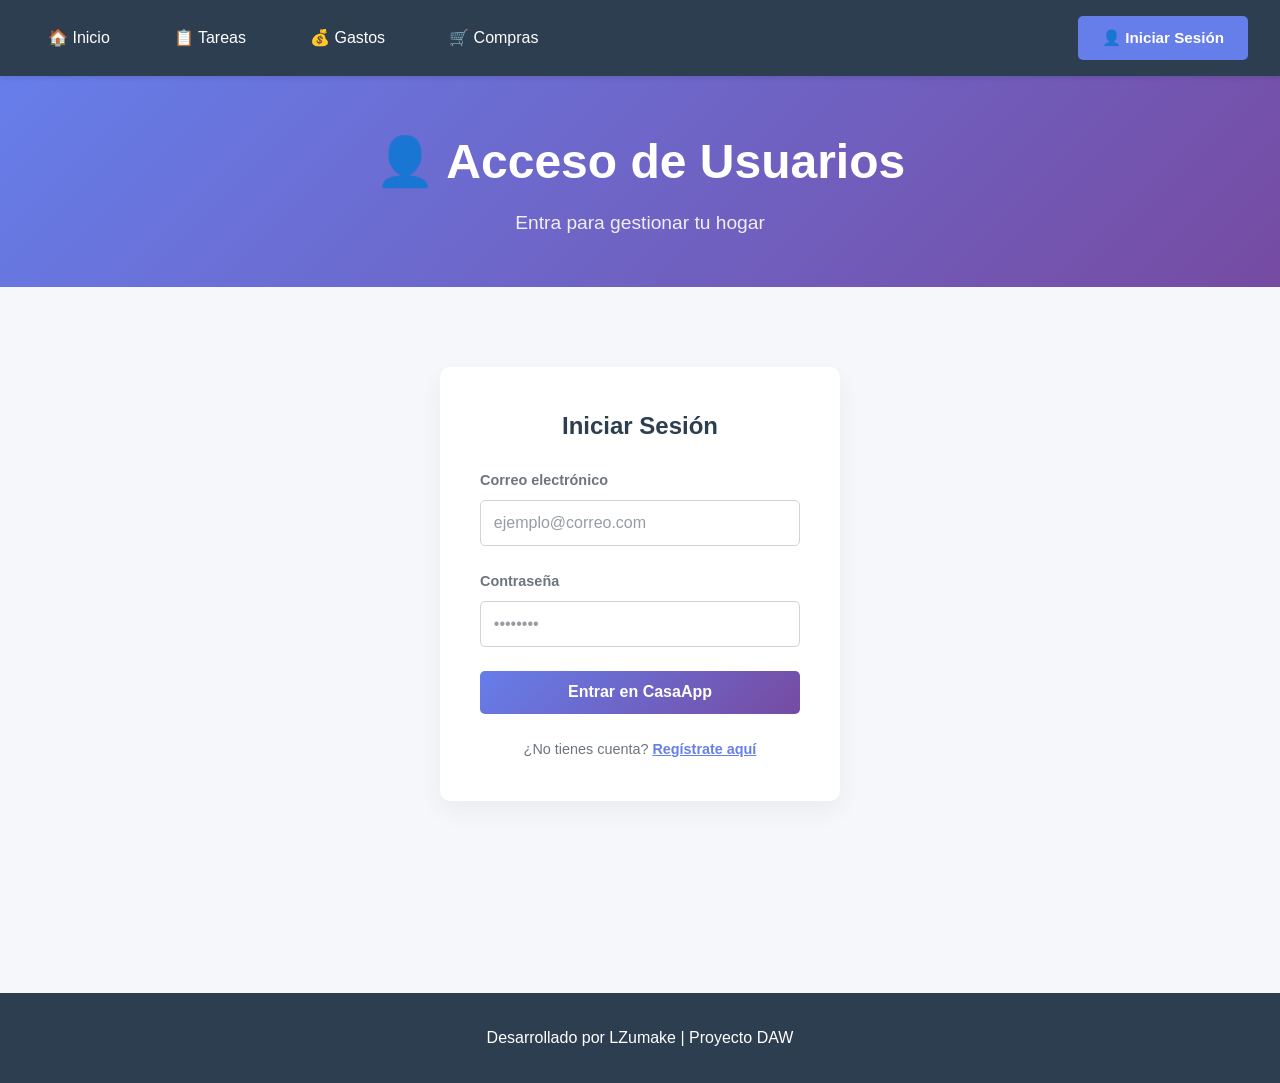
==== commit 3c933e34: "Sesión 11 Desarrollo: Categorías dinámicas + FABs en compras.html - Sistema de categorías dinámicas " ====
--- a/compras.html
+++ b/compras.html
@@ -3,11 +3,14 @@
 <head>
     <meta charset="UTF-8">
     <meta name="viewport" content="width=device-width, initial-scale=1.0">
-    <title>Lista de la Compra - CasaApp</title>
+    <title>Lista de la Compra - Ksap</title>
     <link rel="stylesheet" href="css/styles.css">
     <link rel="stylesheet" href="css/responsive.css">
 </head>
 <body>
+    <div id="overlay" class="overlay"></div>
+    
+    <!-- Navegación -->
     <nav>
         <div class="nav-left">
             <button class="hamburger" id="hamburger" aria-label="Abrir menú">
@@ -20,179 +23,167 @@
             <a href="gastos.html">💰 Gastos</a>
             <a href="compras.html" class="active">🛒 Compras</a>
         </div>
-        <a href="login.html" class="btn-login"> Iniciar Sesión</a>
+        <div class="nav-right">
+            <a href="login.html" class="btn-login">👤 Iniciar Sesión</a>
+            <div class="user-avatar-container">
+                <button class="user-avatar-btn" id="user-avatar-btn" aria-label="Menú de usuario">
+                    <span class="avatar-initials" id="avatar-initials">U</span>
+                </button>
+                <div class="user-dropdown" id="user-dropdown">
+                    <div class="dropdown-header">
+                        <div class="dropdown-avatar" id="dropdown-avatar">U</div>
+                        <div class="dropdown-info">
+                            <div class="dropdown-name" id="dropdown-name">Usuario</div>
+                            <div class="dropdown-email" id="dropdown-email">usuario@ksap.app</div>
+                        </div>
+                    </div>
+                    <div class="dropdown-divider"></div>
+                    <a href="perfil.html" class="dropdown-item">👤 Mi Perfil</a>
+                    <a href="configuracion.html" class="dropdown-item">⚙️ Configuración</a>
+                    <button class="dropdown-item dropdown-toggle">
+                        <span>📍 GPS</span>
+                        <span class="toggle-switch">
+                            <input type="checkbox" id="gps-toggle">
+                            <span class="toggle-slider"></span>
+                        </span>
+                    </button>
+                    <button class="dropdown-item dropdown-toggle">
+                        <span>🌙 Modo Oscuro</span>
+                        <span class="toggle-switch">
+                            <input type="checkbox" id="dark-mode-toggle">
+                            <span class="toggle-slider"></span>
+                        </span>
+                    </button>
+                    <div class="dropdown-divider"></div>
+                    <a href="#" class="dropdown-item logout-item" id="logout-btn">🚪 Cerrar Sesión</a>
+                </div>
+            </div>
+        </div>
     </nav>
     
+    <!-- Header -->
     <header>
         <h1>🛒 Lista de la Compra</h1>
         <p>Organizada por secciones del supermercado</p>
     </header>
     
+    <!-- Contenido Principal -->
     <main>
         <section class="dashboard">
             <div style="display: flex; justify-content: space-between; align-items: center; margin-bottom: 1.5rem; flex-wrap: wrap; gap: 1rem;">
                 <h2>Compra de esta semana</h2>
-                <button class="btn-primary">+ Añadir Producto</button>
+                <button class="btn-primary" id="btn-add-product">+ Añadir Producto</button>
             </div>
 
+            <!-- Buscador con autocompletado -->
+            <div class="search-container" style="position: relative; margin-bottom: 2rem;">
+                <input 
+                    type="text" 
+                    id="product-search" 
+                    class="form-control" 
+                    placeholder="🔍 Buscar producto (ej: leche, manzana, detergente...)"
+                    autocomplete="off"
+                    style="padding: 0.8rem 1rem; font-size: 1rem;"
+                >
+                <div id="search-suggestions" class="search-suggestions"></div>
+            </div>
+
+            <!-- Sección de categorías (renderizada dinámicamente por compras.js) -->
             <div class="shopping-section">
-                
-                <!-- Categoría: Frutería -->
-                <div class="shopping-category">
-                    <div class="category-header fruteria">
-                        <img src="img/compras.webp" alt="Frutería" class="category-icon"> Frutería
-                    </div>
-                    
-                    <div class="shopping-item">
-                        <div class="item-left">
-                            <input type="checkbox" class="item-checkbox">
-                            <span class="item-name">Manzanas</span>
-                        </div>
-                        <div class="item-right">
-                            <span class="item-quantity">1 kg</span>
-                            <span class="item-buyer">Rosa</span>
-                        </div>
-                    </div>
-
-                    <div class="shopping-item">
-                        <div class="item-left">
-                            <input type="checkbox" class="item-checkbox">
-                            <span class="item-name">Plátanos</span>
-                        </div>
-                        <div class="item-right">
-                            <span class="item-quantity">6 uds</span>
-                            <span class="item-buyer">Rosa</span>
-                        </div>
-                    </div>
-
-                    <div class="shopping-item">
-                        <div class="item-left">
-                            <input type="checkbox" class="item-checkbox" checked>
-                            <span class="item-name">Tomates</span>
-                        </div>
-                        <div class="item-right">
-                            <span class="item-quantity">4 uds</span>
-                            <span class="item-buyer">Ana</span>
-                        </div>
-                    </div>
-                </div>
-
-                <!-- Categoría: Lácteos -->
-                <div class="shopping-category">
-                    <div class="category-header lacteos">
-                        <img src="img/desayunar.webp" alt="Lácteos" class="category-icon"> Lácteos
-                    </div>
-                    
-                    <div class="shopping-item">
-                        <div class="item-left">
-                            <input type="checkbox" class="item-checkbox">
-                            <span class="item-name">Leche entera</span>
-                        </div>
-                        <div class="item-right">
-                            <span class="item-quantity">2 L</span>
-                            <span class="item-buyer">Pedro</span>
-                        </div>
-                    </div>
-
-                    <div class="shopping-item">
-                        <div class="item-left">
-                            <input type="checkbox" class="item-checkbox" checked>
-                            <span class="item-name">Yogures naturales</span>
-                        </div>
-                        <div class="item-right">
-                            <span class="item-quantity">8 uds</span>
-                            <span class="item-buyer">Pedro</span>
-                        </div>
-                    </div>
-
-                    <div class="shopping-item">
-                        <div class="item-left">
-                            <input type="checkbox" class="item-checkbox">
-                            <span class="item-name">Queso manchego</span>
-                        </div>
-                        <div class="item-right">
-                            <span class="item-quantity">250 g</span>
-                            <span class="item-buyer">Miguel</span>
-                        </div>
-                    </div>
-                </div>
-
-                <!-- Categoría: Limpieza -->
-                <div class="shopping-category">
-                    <div class="category-header limpieza">
-                        <img src="img/limpiar baño.webp" alt="Limpieza" class="category-icon"> Limpieza
-                    </div>
-                    
-                    <div class="shopping-item">
-                        <div class="item-left">
-                            <input type="checkbox" class="item-checkbox">
-                            <span class="item-name">Detergente ropa</span>
-                        </div>
-                        <div class="item-right">
-                            <span class="item-quantity">1 ud</span>
-                            <span class="item-buyer">Compartidas</span>
-                        </div>
-                    </div>
-
-                    <div class="shopping-item">
-                        <div class="item-left">
-                            <input type="checkbox" class="item-checkbox">
-                            <span class="item-name">Papel higiénico</span>
-                        </div>
-                        <div class="item-right">
-                            <span class="item-quantity">12 rollos</span>
-                            <span class="item-buyer">Compartidas</span>
-                        </div>
-                    </div>
-
-                    <div class="shopping-item">
-                        <div class="item-left">
-                            <input type="checkbox" class="item-checkbox">
-                            <span class="item-name">Bolsas de basura</span>
-                        </div>
-                        <div class="item-right">
-                            <span class="item-quantity">1 pack</span>
-                            <span class="item-buyer">Compartidas</span>
-                        </div>
-                    </div>
-                </div>
-
-                <!-- Categoría: Carnicería -->
-                <div class="shopping-category">
-                    <div class="category-header carniceria">
-                        <img src="img/cocinar.webp" alt="Carnicería" class="category-icon"> Carnicería
-                    </div>
-                    
-                    <div class="shopping-item">
-                        <div class="item-left">
-                            <input type="checkbox" class="item-checkbox">
-                            <span class="item-name">Pechugas de pollo</span>
-                        </div>
-                        <div class="item-right">
-                            <span class="item-quantity">500 g</span>
-                            <span class="item-buyer">Ana</span>
-                        </div>
-                    </div>
-
-                    <div class="shopping-item">
-                        <div class="item-left">
-                            <input type="checkbox" class="item-checkbox">
-                            <span class="item-name">Carne picada</span>
-                        </div>
-                        <div class="item-right">
-                            <span class="item-quantity">400 g</span>
-                            <span class="item-buyer">Miguel</span>
-                        </div>
-                    </div>
-                </div>
-
+                <!-- Las categorías se renderizan dinámicamente desde compras.js -->
             </div>
         </section>
     </main>
     
+    <!-- Footer tradicional (solo desktop) -->
     <footer>
         <p>Desarrollado por LZumake | Proyecto DAW</p>
     </footer>
+    
+    <!-- Footer Fijo con FABs (solo móvil) -->
+    <footer class="footer-fijo">
+        <div class="footer-fabs">
+            <!-- FAB Izquierdo: Filtros -->
+            <div class="fab-container fab-left">
+                <button class="fab-btn" id="fab-filtros" aria-label="Filtros">
+                    <span class="fab-icon">🔍</span>
+                </button>
+                <div class="fab-menu" id="fab-menu-filtros">
+                    <button class="fab-menu-item" data-filtro="categoria">🏠 Categoría</button>
+                    <button class="fab-menu-item" data-filtro="comprador">👤 Comprador</button>
+                    <button class="fab-menu-item" data-filtro="estado">✅ Estado</button>
+                    <button class="fab-menu-item disabled" data-filtro="fecha"> Fecha <span class="badge-proximamente">Próximamente</span></button>
+                    <button class="fab-menu-item disabled" data-filtro="tienda">🏪 Tienda <span class="badge-proximamente">Próximamente</span></button>
+                    <button class="fab-menu-item disabled" data-filtro="marca">🏷️ Marca <span class="badge-proximamente">Próximamente</span></button>
+                    <button class="fab-menu-item disabled" data-filtro="presupuesto">💰 Presupuesto <span class="badge-proximamente">Fase 6</span></button>
+                </div>
+            </div>
+            
+            <!-- FAB Derecho: Agregar -->
+            <div class="fab-container fab-right">
+                <button class="fab-btn" id="fab-agregar" aria-label="Agregar">
+                    <span class="fab-icon">+</span>
+                </button>
+                <div class="fab-menu" id="fab-menu-agregar">
+                    <button class="fab-menu-item" data-accion="buscar">🔍 Buscar producto (API)</button>
+                    <button class="fab-menu-item" data-accion="manual">✏️ Producto manual</button>
+                    <button class="fab-menu-item" data-accion="categoria">📁 Nueva categoría</button>
+                    <button class="fab-menu-item disabled" data-accion="escanear"> Escanear código <span class="badge-proximamente">Fase 4</span></button>
+                    <button class="fab-menu-item disabled" data-accion="ticket">🧾 Escanear ticket <span class="badge-proximamente">Fase 4</span></button>
+                    <button class="fab-menu-item disabled" data-accion="presupuesto">💰 Presupuesto <span class="badge-proximamente">Fase 6</span></button>
+                </div>
+            </div>
+        </div>
+        <p>Desarrollado por LZumake | Proyecto DAW</p>
+    </footer>
+    
+    <!-- Modal para añadir producto -->
+    <div class="modal-overlay" id="modal-add-product">
+        <div class="modal-content">
+            <div class="modal-header">
+                <h3>🛒 Añadir producto</h3>
+                <button class="modal-close" id="modal-close">&times;</button>
+            </div>
+            <div class="modal-body">
+                <div class="modal-product-name" id="modal-product-name">
+                    Nombre del producto
+                </div>
+                <div class="modal-field">
+                    <label for="modal-quantity">📦 Cantidad</label>
+                    <div class="quantity-input-group">
+                        <input type="number" id="modal-quantity" value="1" min="1" max="99">
+                        <select id="modal-unit">
+                            <option value="ud">ud</option>
+                            <option value="kg">kg</option>
+                            <option value="g">g</option>
+                            <option value="L">L</option>
+                            <option value="ml">ml</option>
+                            <option value="pack">pack</option>
+                            <option value="rollos">rollos</option>
+                        </select>
+                    </div>
+                </div>
+                <div class="modal-field">
+                    <label for="modal-buyer">👤 ¿Quién lo compra?</label>
+                    <select id="modal-buyer">
+                        <option value="Tú">Tú</option>
+                        <option value="Rosa">Rosa</option>
+                        <option value="Pedro">Pedro</option>
+                        <option value="Ana">Ana</option>
+                        <option value="Miguel">Miguel</option>
+                        <option value="Compartidas">Compartidas</option>
+                    </select>
+                </div>
+            </div>
+            <div class="modal-footer">
+                <button class="btn-cancel" id="modal-cancel">Cancelar</button>
+                <button class="btn-confirm" id="modal-confirm">Añadir</button>
+            </div>
+        </div>
+    </div>
+    
+    <!-- Scripts -->
     <script src="js/app.js"></script>
+    <script src="js/compras.js"></script>
 </body>
 </html>
--- a/css/styles.css
+++ b/css/styles.css
@@ -9,9 +9,52 @@
 
 body {
     font-family: 'Segoe UI', Tahoma, Geneva, Verdana, sans-serif;
-    background-color: #f5f7fa;
-    color: #333;
+    background-color: var(--bg-primary);
+    color: var(--text-primary);  /* ✅ Ahora sí cambiará en modo oscuro */
     line-height: 1.6;
+}
+/* =========================================
+VARIABLES CSS - MODO CLARO (por defecto)
+========================================= */
+:root {
+    /* Colores principales */
+    --bg-primary: #f5f7fa;
+    --bg-secondary: white;
+    --text-primary: #2c3e50;
+    --text-secondary: #6c757d;
+    --border-color: #e9ecef;
+    
+    /* Colores de acento */
+    --accent-primary: #667eea;
+    --accent-secondary: #764ba2;
+    --accent-gradient: linear-gradient(135deg, #667eea 0%, #764ba2 100%);
+    
+    /* Sombras */
+    --shadow-sm: 0 2px 5px rgba(0, 0, 0, 0.1);
+    --shadow-md: 0 4px 15px rgba(0, 0, 0, 0.08);
+    --shadow-lg: 0 10px 40px rgba(0, 0, 0, 0.15);
+}
+
+/* =========================================
+VARIABLES CSS - MODO OSCURO
+========================================= */
+body.dark-mode {
+    /* Colores principales */
+    --bg-primary: #1a1a2e;
+    --bg-secondary: #16213e;
+    --text-primary: #eaeaea;
+    --text-secondary: #a0a0a0;
+    --border-color: #2a2a4a;
+    
+    /* Colores de acento (mantenemos los morados) */
+    --accent-primary: #667eea;
+    --accent-secondary: #764ba2;
+    --accent-gradient: linear-gradient(135deg, #667eea 0%, #764ba2 100%);
+    
+    /* Sombras más suaves para modo oscuro */
+    --shadow-sm: 0 2px 5px rgba(0, 0, 0, 0.3);
+    --shadow-md: 0 4px 15px rgba(0, 0, 0, 0.4);
+    --shadow-lg: 0 10px 40px rgba(0, 0, 0, 0.5);
 }
 
 /* =========================================
@@ -25,12 +68,27 @@
     align-items: center;
     min-height: 70px;
     box-shadow: 0 2px 5px rgba(0, 0, 0, 0.1);
-}
-
-nav>div {
+    position: relative;
+    z-index: 100;
+}
+
+nav > div {
     display: flex;
     gap: 2rem;
     align-items: center;
+}
+
+.nav-left {
+    display: flex;
+    gap: 1rem;
+    align-items: center;
+}
+
+.nav-right {
+    display: flex;
+    gap: 1rem;
+    align-items: center;
+    margin-left: auto;
 }
 
 nav a {
@@ -77,6 +135,8 @@
     color: white;
     text-align: center;
     padding: 3rem 2rem;
+    position: relative;
+    z-index: 1;
 }
 
 header h1 {
@@ -89,19 +149,19 @@
     opacity: 0.9;
 }
 
-/* =========================================
-   MAIN CONTENT
-   ========================================= */
 main {
     max-width: 1200px;
     margin: 0 auto;
     padding: 2rem;
+    padding-bottom: 6rem; /* Espacio para el footer fijo */
+    position: relative;
+    z-index: 1;
 }
 
 .dashboard h2 {
     text-align: center;
     margin-bottom: 2rem;
-    color: #2c3e50;
+    color: var(--text-primary);
 }
 
 /* =========================================
@@ -115,7 +175,7 @@
 }
 
 .card {
-    background: white;
+   background: var(--bg-secondary);
     padding: 2rem;
     border-radius: 10px;
     box-shadow: 0 4px 6px rgba(0, 0, 0, 0.1);
@@ -135,7 +195,7 @@
 }
 
 .card p {
-    color: #666;
+    color: var(--text-secondary);
     font-size: 1.1rem;
 }
 
@@ -143,7 +203,7 @@
    FOOTER
    ========================================= */
 footer {
-    background-color: #2c3e50;
+    background-color: #2c3e50;  /* ✅ Color fijo oscuro */
     color: white;
     text-align: center;
     padding: 2rem;
@@ -154,7 +214,7 @@
    TABLA DE TAREAS
    ========================================= */
 .table-container {
-    background: white;
+    background: var(--bg-secondary);
     border-radius: 10px;
     box-shadow: 0 4px 6px rgba(0, 0, 0, 0.05);
     overflow: hidden;
@@ -183,7 +243,7 @@
 .task-table td {
     padding: 1rem;
     border-bottom: 1px solid #e9ecef;
-    color: #333;
+    color: var(--text-primary);
     vertical-align: middle;
 }
 
@@ -217,29 +277,15 @@
     flex-shrink: 0;
 }
 
-.user-compartidas {
-    background-color: #6c757d;
-}
-
-.user-rosa {
-    background-color: #e83e8c;
-}
-
-.user-pedro {
-    background-color: #0d6efd;
-}
-
-.user-miguel {
-    background-color: #198754;
-}
-
-.user-ana {
-    background-color: #fd7e14;
-}
+.user-compartidas { background-color: #6c757d; }
+.user-rosa { background-color: #e83e8c; }
+.user-pedro { background-color: #0d6efd; }
+.user-miguel { background-color: #198754; }
+.user-ana { background-color: #fd7e14; }
 
 .user-name {
     font-weight: 500;
-    color: #333;
+    color: var(--text-primary);
 }
 
 /* =========================================
@@ -253,85 +299,22 @@
     font-weight: 600;
 }
 
-.badge-cocina {
-    background-color: #fff3cd;
-    color: #664d03;
-}
-
-.badge-bano {
-    background-color: #cff4fc;
-    color: #055160;
-}
-
-.badge-dormitorios {
-    background-color: #f8d7da;
-    color: #842029;
-}
-
-.badge-salon {
-    background-color: #d1e7dd;
-    color: #0f5132;
-}
-
-.badge-lavanderia {
-    background-color: #e0cffc;
-    color: #4a148c;
-}
-
-.badge-despacho {
-    background-color: #fde2e4;
-    color: #6f42c1;
-}
-
-.badge-recibidor {
-    background-color: #fff0db;
-    color: #997404;
-}
-
-.badge-mascotas {
-    background-color: #fde8d8;
-    color: #984c0c;
-}
-
-.badge-terrazas {
-    background-color: #d8f3dc;
-    color: #2d6a4f;
-}
-
-.badge-despensa {
-    background-color: #ffe5d9;
-    color: #c44536;
-}
-
-.badge-garaje {
-    background-color: #e9ecef;
-    color: #495057;
-}
-
-.badge-trastero {
-    background-color: #dee2e6;
-    color: #343a40;
-}
-
-.badge-varias {
-    background-color: #e7f5ff;
-    color: #1864ab;
-}
-
-.badge-expres {
-    background-color: #e2e3e5;
-    color: #41464b;
-}
-
-.badge-media {
-    background-color: #fff3cd;
-    color: #664d03;
-}
-
-.badge-profunda {
-    background-color: #f8d7da;
-    color: #842029;
-}
+.badge-cocina { background-color: #fff3cd; color: #664d03; }
+.badge-bano { background-color: #cff4fc; color: #055160; }
+.badge-dormitorios { background-color: #f8d7da; color: #842029; }
+.badge-salon { background-color: #d1e7dd; color: #0f5132; }
+.badge-lavanderia { background-color: #e0cffc; color: #4a148c; }
+.badge-despacho { background-color: #fde2e4; color: #6f42c1; }
+.badge-recibidor { background-color: #fff0db; color: #997404; }
+.badge-mascotas { background-color: #fde8d8; color: #984c0c; }
+.badge-terrazas { background-color: #d8f3dc; color: #2d6a4f; }
+.badge-despensa { background-color: #ffe5d9; color: #c44536; }
+.badge-garaje { background-color: #e9ecef; color: #495057; }
+.badge-trastero { background-color: #dee2e6; color: #343a40; }
+.badge-varias { background-color: #e7f5ff; color: #1864ab; }
+.badge-expres { background-color: #e2e3e5; color: #41464b; }
+.badge-media { background-color: #fff3cd; color: #664d03; }
+.badge-profunda { background-color: #f8d7da; color: #842029; }
 
 /* =========================================
    FECHAS Y TAREAS DE HOY
@@ -372,17 +355,8 @@
 }
 
 @keyframes pulse {
-    0% {
-        opacity: 1;
-    }
-
-    50% {
-        opacity: 0.4;
-    }
-
-    100% {
-        opacity: 1;
-    }
+    0%, 100% { opacity: 1; }
+    50% { opacity: 0.4; }
 }
 
 /* =========================================
@@ -462,7 +436,7 @@
 }
 
 .summary-card {
-    background: white;
+    background: var(--bg-secondary);
     padding: 1.5rem;
     border-radius: 10px;
     box-shadow: 0 4px 6px rgba(0, 0, 0, 0.05);
@@ -479,19 +453,14 @@
 .summary-card .amount {
     font-size: 2rem;
     font-weight: bold;
-    color: #2c3e50;
-}
-
-.summary-card .amount.green {
-    color: #198754;
-}
-
-.summary-card .amount.red {
-    color: #dc3545;
-}
+    color: var(--text-primary);
+}
+
+.summary-card .amount.green { color: #198754; }
+.summary-card .amount.red { color: #dc3545; }
 
 .transaction-list {
-    background: white;
+    background: var(--bg-secondary);
     border-radius: 10px;
     box-shadow: 0 4px 6px rgba(0, 0, 0, 0.05);
     overflow: hidden;
@@ -533,7 +502,7 @@
 
 .transaction-details h4 {
     font-size: 1rem;
-    color: #2c3e50;
+    color: var(--text-primary);
     margin-bottom: 0.2rem;
 }
 
@@ -546,7 +515,7 @@
 .transaction-amount {
     font-weight: bold;
     font-size: 1.1rem;
-    color: #2c3e50;
+    color: var(--text-primary);
 }
 
 /* =========================================
@@ -559,7 +528,7 @@
 }
 
 .shopping-category {
-    background: white;
+    background: var(--bg-secondary);
     border-radius: 10px;
     box-shadow: 0 4px 6px rgba(0, 0, 0, 0.05);
     overflow: hidden;
@@ -574,21 +543,10 @@
     font-size: 1.1rem;
 }
 
-.category-header.fruteria {
-    background: linear-gradient(135deg, #f093fb 0%, #f5576c 100%);
-}
-
-.category-header.lacteos {
-    background: linear-gradient(135deg, #4facfe 0%, #00f2fe 100%);
-}
-
-.category-header.limpieza {
-    background: linear-gradient(135deg, #43e97b 0%, #38f9d7 100%);
-}
-
-.category-header.carniceria {
-    background: linear-gradient(135deg, #fa709a 0%, #fee140 100%);
-}
+.category-header.fruteria { background: linear-gradient(135deg, #f093fb 0%, #f5576c 100%); }
+.category-header.lacteos { background: linear-gradient(135deg, #4facfe 0%, #00f2fe 100%); }
+.category-header.limpieza { background: linear-gradient(135deg, #43e97b 0%, #38f9d7 100%); }
+.category-header.carniceria { background: linear-gradient(135deg, #fa709a 0%, #fee140 100%); }
 
 .shopping-item {
     display: flex;
@@ -622,7 +580,7 @@
 
 .item-name {
     font-weight: 500;
-    color: #2c3e50;
+    color: var(--text-primary);
 }
 
 .item-right {
@@ -668,7 +626,7 @@
 .login-container {
     max-width: 400px;
     margin: 3rem auto;
-    background: white;
+    background: var(--bg-secondary);
     padding: 2.5rem;
     border-radius: 10px;
     box-shadow: 0 10px 25px rgba(0, 0, 0, 0.05);
@@ -681,7 +639,7 @@
 .form-group label {
     display: block;
     margin-bottom: 0.5rem;
-    color: #495057;
+    color: var(--text-secondary);
     font-weight: 600;
     font-size: 0.9rem;
 }
@@ -752,44 +710,71 @@
 .terms-checkbox a:hover {
     text-decoration: underline;
 }
-
-/* =========================================
-   MENÚ HAMBURGUESA
-   ========================================= */
-.hamburger {
-    display: none;
-    flex-direction: column;
-    justify-content: space-between;
-    width: 30px;
-    height: 22px;
-    background: transparent;
-    border: none;
-    cursor: pointer;
-    padding: 0;
-    margin-right: 1rem;
-}
-
-.hamburger span {
-    display: block;
-    width: 100%;
-    height: 3px;
+/* =========================================
+   FORMULARIOS - MODO OSCURO
+   ========================================= */
+
+/* Inputs - Modo Claro (por defecto) */
+.form-control {
     background-color: white;
-    border-radius: 2px;
-    transition: all 0.3s ease;
-}
-
-.hamburger.active span:nth-child(1) {
-    transform: translateY(9px) rotate(45deg);
-}
-
-.hamburger.active span:nth-child(2) {
-    opacity: 0;
-}
-
-.hamburger.active span:nth-child(3) {
-    transform: translateY(-9px) rotate(-45deg);
-}
- /* =========================================
+    color: var(--text-primary);
+    border: 1px solid #ced4da;
+}
+
+/* Inputs - Modo Oscuro */
+body.dark-mode .form-control {
+    background-color: var(--bg-secondary);
+    color: var(--text-primary);
+    border-color: var(--border-color);
+}
+
+/* Placeholders - Modo Claro */
+.form-control::placeholder {
+    color: #6c757d;
+    opacity: 0.7;
+}
+
+/* Placeholders - Modo Oscuro */
+body.dark-mode .form-control::placeholder {
+    color: var(--text-secondary);
+    opacity: 0.8;
+}
+
+/* Labels - Modo Oscuro */
+body.dark-mode .form-group label {
+    color: var(--text-secondary);
+}
+
+/* Checkbox de términos - Modo Oscuro */
+body.dark-mode .terms-checkbox {
+    color: var(--text-secondary);
+}
+
+body.dark-mode .terms-checkbox a {
+    color: var(--accent-primary);
+}
+
+/* Enlace "Inicia sesión aquí" - Modo Oscuro */
+body.dark-mode .login-footer a {
+    color: var(--accent-primary);
+}
+
+/* Fondo del contenedor - Modo Oscuro */
+body.dark-mode .login-container {
+    background: var(--bg-secondary);
+    box-shadow: 0 10px 40px rgba(0, 0, 0, 0.3);
+}
+
+/* Título del formulario - Modo Oscuro */
+body.dark-mode .login-container h2 {
+    color: var(--text-primary);
+}
+
+/* Hint de contraseña - Modo Oscuro */
+body.dark-mode .password-hint {
+    color: var(--text-secondary);
+}
+/* =========================================
    VALIDACIÓN DE FORMULARIOS
    ========================================= */
 .error-message {
@@ -825,11 +810,12 @@
 .success-message.visible {
     display: block;
 }
+
 /* =========================================
    CONTADOR DE PROGRESO - TAREAS
    ========================================= */
 .progress-container {
-    background: white;
+    background: var(--bg-secondary);
     border-radius: 10px;
     padding: 1.5rem;
     margin-bottom: 2rem;
@@ -846,7 +832,7 @@
 
 .progress-info span:first-child {
     font-weight: 600;
-    color: #2c3e50;
+    color: var(--text-primary);
 }
 
 .progress-info span:last-child {
@@ -871,7 +857,1286 @@
     border-radius: 10px;
 }
 
-/* Cuando se completan todas las tareas, la barra se pone verde */
 .progress-fill.complete {
     background: linear-gradient(135deg, #198754 0%, #28a745 100%);
-}+}
+
+/* Aviso de modo invitado */
+.guest-notice {
+    background: linear-gradient(135deg, #f093fb 0%, #f5576c 100%);
+    color: white;
+    padding: 1rem;
+    border-radius: 8px;
+    text-align: center;
+    margin-bottom: 1.5rem;
+    font-weight: 600;
+    box-shadow: 0 4px 6px rgba(0, 0, 0, 0.1);
+}
+
+/* =========================================
+   LOGIN Ksap - SOBRESCRITURA DE ESTILOS
+   ========================================= */
+body.login-page {
+    background: linear-gradient(135deg, #667eea 0%, #764ba2 100%);
+    min-height: 100vh;
+    display: flex;
+    align-items: center;
+    justify-content: center;
+    padding: 2rem;
+    margin: 0;
+}
+
+body.login-page .login-container {
+    width: 100%;
+    max-width: 400px;
+    margin: 0 auto;
+    background: white;
+    border-radius: 15px;
+    padding: 2.5rem;
+    box-shadow: 0 10px 40px rgba(0, 0, 0, 0.2);
+}
+
+.login-box {
+    width: 100%;
+}
+
+.login-header {
+    text-align: center;
+    margin-bottom: 2rem;
+}
+
+.login-header h1 {
+    font-size: 2.5rem;
+    margin-bottom: 0.5rem;
+    margin-top: 0;
+    color: #667eea;
+}
+
+.login-header p {
+    color: var(--text-secondary);
+    font-size: 0.95rem;
+    margin: 0;
+}
+
+body.login-page .form-group {
+    margin-bottom: 1.5rem;
+}
+
+body.login-page .form-group label {
+    display: block;
+    margin-bottom: 0.5rem;
+    font-weight: 600;
+    color: var(--text-primary);
+    font-size: 0.9rem;
+}
+
+body.login-page .form-group input {
+    width: 100%;
+    padding: 0.8rem 1rem;
+    border: 2px solid #e1e8ed;
+    border-radius: 8px;
+    font-size: 1rem;
+    box-sizing: border-box;
+    transition: border-color 0.3s ease;
+}
+
+body.login-page .form-group input:focus {
+    outline: none;
+    border-color: #667eea;
+}
+
+.btn-login-submit {
+    width: 100%;
+    padding: 1rem;
+    font-size: 1rem;
+    font-weight: 600;
+    border: none;
+    cursor: pointer;
+    margin-top: 0.5rem;
+}
+
+.login-divider {
+    text-align: center;
+    margin: 1.5rem 0;
+    position: relative;
+}
+
+.login-divider::before {
+    content: '';
+    position: absolute;
+    top: 50%;
+    left: 0;
+    right: 0;
+    height: 1px;
+    background: #e1e8ed;
+}
+
+.login-divider span {
+    background: white;
+    padding: 0 1rem;
+    position: relative;
+    color: #999;
+    font-size: 0.9rem;
+}
+
+.btn-guest {
+    width: 100%;
+    padding: 0.8rem;
+    background: transparent;
+    border: 2px solid #667eea;
+    color: #667eea;
+    border-radius: 8px;
+    font-size: 0.95rem;
+    font-weight: 600;
+    cursor: pointer;
+    transition: all 0.3s ease;
+}
+
+.btn-guest:hover {
+    background: #667eea;
+    color: white;
+}
+
+.login-footer {
+    text-align: center;
+    margin-top: 1.5rem;
+    color: var(--text-secondary);
+    font-size: 0.9rem;
+}
+
+.login-footer a {
+    color: #667eea;
+    text-decoration: none;
+    font-weight: 600;
+}
+
+.login-footer a:hover {
+    text-decoration: underline;
+}
+
+/* =========================================
+   AVATAR DE USUARIO (Esquina superior derecha)
+   ========================================= */
+.user-avatar-container {
+    position: relative;
+    margin-left: 1rem;
+}
+
+.user-avatar-btn {
+    width: 40px;
+    height: 40px;
+    border-radius: 50%;
+    background: linear-gradient(135deg, #667eea 0%, #764ba2 100%);
+    border: 2px solid white;
+    cursor: pointer;
+    display: flex;
+    align-items: center;
+    justify-content: center;
+    color: white;
+    font-weight: bold;
+    font-size: 1rem;
+    transition: transform 0.2s, box-shadow 0.2s;
+    box-shadow: 0 2px 8px rgba(0, 0, 0, 0.2);
+}
+
+.user-avatar-btn:hover {
+    transform: scale(1.05);
+    box-shadow: 0 4px 12px rgba(0, 0, 0, 0.3);
+}
+
+.user-dropdown {
+    position: absolute;
+    top: calc(100% + 10px);
+    right: 0;
+    background: var(--bg-secondary);
+    border-radius: 12px;
+    box-shadow: 0 10px 40px rgba(0, 0, 0, 0.15);
+    min-width: 260px;
+    opacity: 0;
+    visibility: hidden;
+    transform: translateY(-10px);
+    transition: all 0.3s ease;
+    z-index: 105;
+    overflow: hidden;
+}
+
+.user-dropdown.active {
+    opacity: 1;
+    visibility: visible;
+    transform: translateY(0);
+}
+
+.dropdown-header {
+    display: flex;
+    align-items: center;
+    gap: 1rem;
+    padding: 1.2rem;
+    background: linear-gradient(135deg, #667eea 0%, #764ba2 100%);
+    color: white;
+}
+
+.dropdown-avatar {
+    width: 45px;
+    height: 45px;
+    border-radius: 50%;
+    background: rgba(255, 255, 255, 0.2);
+    display: flex;
+    align-items: center;
+    justify-content: center;
+    font-weight: bold;
+    font-size: 1.2rem;
+    flex-shrink: 0;
+}
+
+.dropdown-info {
+    flex: 1;
+    min-width: 0;
+}
+
+.dropdown-name {
+    font-weight: 600;
+    font-size: 1rem;
+    margin-bottom: 0.2rem;
+    white-space: nowrap;
+    overflow: hidden;
+    text-overflow: ellipsis;
+}
+
+.dropdown-email {
+    font-size: 0.8rem;
+    opacity: 0.9;
+    white-space: nowrap;
+    overflow: hidden;
+    text-overflow: ellipsis;
+}
+
+.dropdown-divider {
+    height: 1px;
+    background: #e9ecef;
+    margin: 0.5rem 0;
+}
+
+.dropdown-item {
+    display: flex;
+    align-items: center;
+    justify-content: space-between;
+    padding: 0.8rem 1.2rem;
+    color: var(--text-primary);
+    text-decoration: none;
+    font-size: 0.95rem;
+    transition: background-color 0.2s;
+    border: none;
+    background: transparent;
+    width: 100%;
+    text-align: left;
+    cursor: pointer;
+    font-family: inherit;
+}
+
+.dropdown-item:hover {
+    background-color: #f8f9fa;
+}
+
+.dropdown-item.active {
+    background-color: #f8f9fa;
+    font-weight: 600;
+    color: #667eea;
+}
+
+.logout-item {
+    color: #dc3545;
+}
+
+.logout-item:hover {
+    background-color: #fff5f5;
+}
+
+/* Toggle Switch (Interruptor) */
+.toggle-switch {
+    position: relative;
+    display: inline-block;
+    width: 40px;
+    height: 22px;
+}
+
+.toggle-switch input {
+    opacity: 0;
+    width: 0;
+    height: 0;
+}
+
+.toggle-slider {
+    position: absolute;
+    cursor: pointer;
+    top: 0; left: 0; right: 0; bottom: 0;
+    background-color: #ccc;
+    transition: 0.3s;
+    border-radius: 22px;
+}
+
+.toggle-slider::before {
+    position: absolute;
+    content: "";
+    height: 16px;
+    width: 16px;
+    left: 3px;
+    bottom: 3px;
+    background-color: white;
+    transition: 0.3s;
+    border-radius: 50%;
+}
+
+input:checked + .toggle-slider {
+    background-color: #667eea;
+}
+
+input:checked + .toggle-slider::before {
+    transform: translateX(18px);
+}
+
+/* =========================================
+   PÁGINA DE PERFIL
+   ========================================= */
+.profile-container {
+    max-width: 800px;
+    margin: 0 auto;
+}
+
+.profile-card {
+    background: var(--bg-secondary);
+    border-radius: 15px;
+    padding: 2rem;
+    text-align: center;
+    box-shadow: 0 4px 15px rgba(0, 0, 0, 0.08);
+    margin-bottom: 1.5rem;
+}
+
+.profile-avatar-large {
+    width: 100px;
+    height: 100px;
+    border-radius: 50%;
+    background: linear-gradient(135deg, #667eea 0%, #764ba2 100%);
+    color: white;
+    font-size: 2.5rem;
+    font-weight: bold;
+    display: flex;
+    align-items: center;
+    justify-content: center;
+    margin: 0 auto 1rem;
+    box-shadow: 0 4px 15px rgba(102, 126, 234, 0.4);
+}
+
+.profile-card h2 {
+    color: var(--text-primary);
+    margin-bottom: 0.3rem;
+}
+
+.profile-role {
+    color: #6c757d;
+    font-size: 0.9rem;
+}
+
+.profile-section {
+   background: var(--bg-secondary);
+    border-radius: 15px;
+    padding: 1.5rem;
+    box-shadow: 0 4px 15px rgba(0, 0, 0, 0.08);
+    margin-bottom: 1.5rem;
+}
+
+.profile-section h3 {
+    color: var(--text-primary);
+    margin-bottom: 1rem;
+    padding-bottom: 0.5rem;
+    border-bottom: 2px solid #f1f3f5;
+}
+
+.profile-info-grid {
+    display: grid;
+    grid-template-columns: repeat(auto-fit, minmax(200px, 1fr));
+    gap: 1rem;
+}
+
+.profile-info-item {
+    padding: 0.8rem;
+    background: #f8f9fa;
+    border-radius: 8px;
+}
+
+.info-label {
+    display: block;
+    font-size: 0.8rem;
+    color: #6c757d;
+    margin-bottom: 0.3rem;
+    text-transform: uppercase;
+    font-weight: 600;
+}
+
+.info-value {
+    display: block;
+    font-size: 1rem;
+    color: var(--text-primary);
+    font-weight: 500;
+}
+
+.profile-stats {
+    display: grid;
+    grid-template-columns: repeat(auto-fit, minmax(150px, 1fr));
+    gap: 1rem;
+}
+
+.stat-box {
+    text-align: center;
+    padding: 1.5rem;
+    background: linear-gradient(135deg, var(--bg-primary) 0%, var(--bg-secondary) 100%);
+    border-radius: 10px;
+}
+
+.stat-number {
+    font-size: 2rem;
+    font-weight: bold;
+    color: #667eea;
+    margin-bottom: 0.3rem;
+}
+
+.stat-label {
+    font-size: 0.85rem;
+    color: #6c757d;
+}
+
+.profile-actions {
+    display: flex;
+    flex-wrap: wrap;
+    gap: 0.8rem;
+}
+
+.btn-secondary {
+    background: var(--bg-secondary);
+    color: #667eea;
+    border: 2px solid #667eea;
+    padding: 0.6rem 1.2rem;
+    border-radius: 5px;
+    font-weight: 600;
+    cursor: pointer;
+    transition: all 0.2s;
+}
+
+.btn-secondary:hover {
+    background: #667eea;
+    color: white;
+}
+
+.btn-danger {
+    background: var(--bg-secondary);
+    color: #dc3545;
+    border: 2px solid #dc3545;
+    padding: 0.6rem 1.2rem;
+    border-radius: 5px;
+    font-weight: 600;
+    cursor: pointer;
+    transition: all 0.2s;
+}
+
+.btn-danger:hover {
+    background: #dc3545;
+    color: white;
+}
+
+/* =========================================
+   PÁGINA DE CONFIGURACIÓN
+   ========================================= */
+.settings-container {
+    max-width: 800px;
+    margin: 0 auto;
+}
+
+.settings-section {
+    background: var(--bg-secondary);
+    border-radius: 15px;
+    padding: 1.5rem;
+    box-shadow: 0 4px 15px rgba(0, 0, 0, 0.08);
+    margin-bottom: 1.5rem;
+}
+
+.settings-section h3 {
+    color: var(--text-primary);
+    margin-bottom: 1rem;
+    padding-bottom: 0.5rem;
+    border-bottom: 2px solid #f1f3f5;
+}
+
+.settings-item {
+    display: flex;
+    justify-content: space-between;
+    align-items: center;
+    padding: 1rem 0;
+    border-bottom: 1px solid #f1f3f5;
+    gap: 1rem;
+}
+
+.settings-item:last-child {
+    border-bottom: none;
+}
+
+.settings-item.danger {
+    background: #fff5f5;
+    margin: 0 -1.5rem;
+    padding: 1rem 1.5rem;
+    border-radius: 8px;
+    margin-top: 0.5rem;
+}
+
+.settings-info {
+    flex: 1;
+}
+
+.settings-info strong {
+    display: block;
+    color: var(--text-primary);
+    margin-bottom: 0.2rem;
+}
+
+.settings-info p {
+    color: #6c757d;
+    font-size: 0.85rem;
+    margin: 0;
+}
+
+.settings-select {
+    padding: 0.5rem 1rem;
+    border: 2px solid #e9ecef;
+    border-radius: 8px;
+    font-size: 0.9rem;
+    background: white;
+    cursor: pointer;
+    transition: border-color 0.2s;
+}
+
+.settings-select:focus {
+    outline: none;
+    border-color: #667eea;
+}
+
+.settings-info-text {
+    color: #6c757d;
+    font-size: 0.9rem;
+    line-height: 1.8;
+}
+
+.settings-info-text p {
+    margin: 0.3rem 0;
+}
+
+/* =========================================
+   OVERLAY PARA MENÚ HAMBURGUESA
+   ========================================= */
+.overlay {
+    position: fixed;
+    top: 0;
+    left: 0;
+    width: 100%;
+    height: 100%;
+    background-color: rgba(0, 0, 0, 0.5);
+    z-index: 95;
+    display: none;
+    opacity: 0;
+    transition: opacity 0.3s ease;
+}
+
+.overlay.active {
+    display: block;
+    opacity: 1;
+}
+/* =========================================
+AJUSTES COMPACTOS PARA PERFIL
+========================================= */
+/* Grid de info personal en 2 columnas (desktop) */
+.profile-info-grid {
+    grid-template-columns: repeat(2, 1fr);
+    gap: 0.8rem;
+}
+
+/* Estadísticas en fila horizontal de 3 */
+.profile-stats {
+    grid-template-columns: repeat(3, 1fr);
+    gap: 1rem;
+}
+
+/* Reducir padding de secciones */
+.profile-section {
+    padding: 1.2rem;
+    margin-bottom: 1rem;
+}
+
+.profile-section h3 {
+    margin-bottom: 0.8rem;
+    font-size: 1.1rem;
+}
+
+/* Ajustar stat-box para que sea más compacto */
+.stat-box {
+    padding: 1rem 0.5rem;
+}
+
+.stat-number {
+    font-size: 1.8rem;
+}
+
+.stat-label {
+    font-size: 0.8rem;
+}
+
+/* Acciones en fila horizontal */
+.profile-actions {
+    display: flex;
+    gap: 0.8rem;
+    flex-wrap: wrap;
+}
+
+.profile-actions button {
+    flex: 1;
+    min-width: 120px;
+}
+/* =========================================
+   PERFIL - MODO OSCURO
+   ========================================= */
+
+/* Fondo de las tarjetas de información */
+body.dark-mode .profile-info-item {
+    background: var(--bg-primary);
+}
+
+/* Labels (NOMBRE, EMAIL, etc.) */
+body.dark-mode .info-label {
+    color: var(--text-secondary);
+}
+
+/* Valores (Leire Zumake, email, etc.) */
+body.dark-mode .info-value {
+    color: var(--text-primary);
+}
+
+/* Títulos de sección (Información Personal, Estadísticas) */
+body.dark-mode .profile-section h3 {
+    color: var(--text-primary);
+    border-bottom-color: var(--border-color);
+}
+
+/* Línea divisoria */
+body.dark-mode .profile-section h3 {
+    border-bottom: 2px solid var(--border-color);
+}
+
+/* Stat boxes (estadísticas) */
+body.dark-mode .stat-number {
+    color: var(--accent-primary);
+}
+
+body.dark-mode .stat-label {
+    color: var(--text-secondary);
+}
+
+/* Botones secundarios y peligro - texto visible */
+body.dark-mode .btn-secondary {
+    color: var(--accent-primary);
+}
+
+body.dark-mode .btn-danger {
+    color: #ff6b6b;
+}
+/* =========================================
+   DROPDOWN - FIX PARA TOGGLES
+   ========================================= */
+
+/* Evitar que el fondo blanco cubra el toggle al hacer clic */
+.dropdown-toggle:hover,
+.dropdown-toggle:active,
+.dropdown-toggle:focus {
+    background-color: transparent !important;
+}
+
+/* Asegurar que el toggle-switch sea clickeable */
+.toggle-switch {
+    pointer-events: auto;
+    z-index: 10;
+}
+
+.toggle-switch input {
+    cursor: pointer;
+}
+/* =========================================
+   BUSCADOR CON AUTOCOMPLETADO - COMPRAS
+   ========================================= */
+
+.search-suggestions {
+    position: absolute;
+    top: 100%;
+    left: 0;
+    right: 0;
+    background: var(--bg-secondary);
+    border: 1px solid var(--border-color);
+    border-radius: 8px;
+    box-shadow: 0 4px 15px rgba(0, 0, 0, 0.15);
+    max-height: 300px;
+    overflow-y: auto;
+    z-index: 1000;
+    display: none;
+    margin-top: 5px;
+}
+
+.search-suggestions.active {
+    display: block;
+}
+
+.suggestion-item {
+    padding: 0.8rem 1rem;
+    cursor: pointer;
+    border-bottom: 1px solid var(--border-color);
+    transition: background-color 0.2s;
+    display: flex;
+    align-items: center;
+    gap: 0.8rem;
+}
+
+.suggestion-item:last-child {
+    border-bottom: none;
+}
+
+.suggestion-item:hover {
+    background-color: #f8f9fa;
+}
+
+.suggestion-item .product-name {
+    font-weight: 500;
+    color: var(--text-primary);
+    flex: 1;
+}
+
+.suggestion-item .product-brand {
+    font-size: 0.85rem;
+    color: var(--text-secondary);
+    font-style: italic;
+}
+
+.suggestion-item .product-category {
+    font-size: 0.75rem;
+    padding: 0.2rem 0.5rem;
+    background: var(--accent-gradient);
+    color: white;
+    border-radius: 12px;
+    font-weight: 600;
+}
+
+/* Loading spinner */
+.search-loading {
+    padding: 1rem;
+    text-align: center;
+    color: var(--text-secondary);
+}
+
+.search-loading::after {
+    content: '';
+    display: inline-block;
+    width: 16px;
+    height: 16px;
+    border: 2px solid var(--border-color);
+    border-top-color: var(--accent-primary);
+    border-radius: 50%;
+    animation: spin 0.8s linear infinite;
+    margin-left: 0.5rem;
+    vertical-align: middle;
+}
+
+@keyframes spin {
+    to { transform: rotate(360deg); }
+}
+
+/* No results message */
+.search-no-results {
+    padding: 1rem;
+    text-align: center;
+    color: var(--text-secondary);
+    font-style: italic;
+}
+
+/* Modo Oscuro - Ajustes */
+body.dark-mode .suggestion-item:hover {
+    background-color: var(--bg-primary);
+}
+
+body.dark-mode .search-suggestions {
+    box-shadow: 0 4px 15px rgba(0, 0, 0, 0.4);
+}
+/* ============================================
+   MODAL PARA AÑADIR PRODUCTOS
+   ============================================ */
+
+.modal-overlay {
+    position: fixed;
+    top: 0;
+    left: 0;
+    right: 0;
+    bottom: 0;
+    background-color: rgba(0, 0, 0, 0.6);
+    backdrop-filter: blur(4px);
+    display: flex;
+    align-items: center;
+    justify-content: center;
+    z-index: 2000;
+    opacity: 0;
+    visibility: hidden;
+    transition: all 0.3s ease;
+}
+
+.modal-overlay.active {
+    opacity: 1;
+    visibility: visible;
+}
+
+.modal-content {
+    background: var(--bg-secondary);
+    border-radius: 16px;
+    box-shadow: 0 20px 60px rgba(0, 0, 0, 0.3);
+    width: 90%;
+    max-width: 450px;
+    max-height: 90vh;
+    overflow-y: auto;
+    transform: translateY(-50px) scale(0.9);
+    transition: all 0.3s ease;
+}
+
+.modal-overlay.active .modal-content {
+    transform: translateY(0) scale(1);
+}
+
+.modal-header {
+    display: flex;
+    justify-content: space-between;
+    align-items: center;
+    padding: 1.5rem;
+    border-bottom: 1px solid var(--border-color);
+}
+
+.modal-header h3 {
+    margin: 0;
+    font-size: 1.3rem;
+    color: var(--text-primary);
+    font-weight: 600;
+}
+
+.modal-close {
+    background: none;
+    border: none;
+    font-size: 2rem;
+    color: var(--text-secondary);
+    cursor: pointer;
+    width: 40px;
+    height: 40px;
+    display: flex;
+    align-items: center;
+    justify-content: center;
+    border-radius: 8px;
+    transition: all 0.2s;
+}
+
+.modal-close:hover {
+    background-color: var(--bg-primary);
+    color: var(--text-primary);
+}
+
+.modal-body {
+    padding: 1.5rem;
+}
+
+.modal-product-name {
+    font-size: 1.2rem;
+    font-weight: 600;
+    color: var(--text-primary);
+    margin-bottom: 1.5rem;
+    padding: 1rem;
+    background: linear-gradient(135deg, var(--accent-primary), var(--accent-secondary));
+    color: white;
+    border-radius: 12px;
+    text-align: center;
+}
+
+.modal-field {
+    margin-bottom: 1.5rem;
+}
+
+.modal-field label {
+    display: block;
+    margin-bottom: 0.5rem;
+    font-weight: 500;
+    color: var(--text-primary);
+    font-size: 0.9rem;
+}
+
+.quantity-input-group {
+    display: flex;
+    gap: 0.5rem;
+}
+
+.quantity-input-group input[type="number"] {
+    flex: 0 0 100px;
+    padding: 0.8rem;
+    border: 2px solid var(--border-color);
+    border-radius: 8px;
+    font-size: 1rem;
+    text-align: center;
+    background: var(--bg-secondary);
+    color: var(--text-primary);
+}
+
+.quantity-input-group input[type="number"]:focus {
+    outline: none;
+    border-color: var(--accent-primary);
+}
+
+.quantity-input-group select {
+    flex: 1;
+    padding: 0.8rem;
+    border: 2px solid var(--border-color);
+    border-radius: 8px;
+    font-size: 1rem;
+    background: var(--bg-secondary);
+    color: var(--text-primary);
+    cursor: pointer;
+}
+
+.quantity-input-group select:focus {
+    outline: none;
+    border-color: var(--accent-primary);
+}
+
+.modal-field select {
+    width: 100%;
+    padding: 0.8rem;
+    border: 2px solid var(--border-color);
+    border-radius: 8px;
+    font-size: 1rem;
+    background: var(--bg-secondary);
+    color: var(--text-primary);
+    cursor: pointer;
+}
+
+.modal-field select:focus {
+    outline: none;
+    border-color: var(--accent-primary);
+}
+
+.modal-footer {
+    display: flex;
+    gap: 1rem;
+    padding: 1.5rem;
+    border-top: 1px solid var(--border-color);
+}
+
+.btn-cancel {
+    flex: 1;
+    padding: 0.8rem 1.5rem;
+    border: 2px solid var(--border-color);
+    background: transparent;
+    color: var(--text-primary);
+    border-radius: 8px;
+    font-size: 1rem;
+    font-weight: 500;
+    cursor: pointer;
+    transition: all 0.2s;
+}
+
+.btn-cancel:hover {
+    background: var(--bg-primary);
+    border-color: var(--text-secondary);
+}
+
+.btn-confirm {
+    flex: 2;
+    padding: 0.8rem 1.5rem;
+    border: none;
+    background: linear-gradient(135deg, var(--accent-primary), var(--accent-secondary));
+    color: white;
+    border-radius: 8px;
+    font-size: 1rem;
+    font-weight: 600;
+    cursor: pointer;
+    transition: all 0.2s;
+    box-shadow: 0 4px 15px rgba(102, 126, 234, 0.3);
+}
+
+.btn-confirm:hover {
+    transform: translateY(-2px);
+    box-shadow: 0 6px 20px rgba(102, 126, 234, 0.4);
+}
+
+.btn-confirm:active {
+    transform: translateY(0);
+}
+
+/* Modo Oscuro - Ajustes del modal */
+body.dark-mode .modal-content {
+    box-shadow: 0 20px 60px rgba(0, 0, 0, 0.5);
+}
+
+body.dark-mode .quantity-input-group input[type="number"],
+body.dark-mode .quantity-input-group select,
+body.dark-mode .modal-field select {
+    background: var(--bg-secondary);
+    color: var(--text-primary);
+    border-color: var(--border-color);
+}
+
+/* =========================================
+   FOOTER FIJO CON FABs
+   ========================================= */
+.footer-fijo {
+    position: fixed;
+    bottom: 0;
+    left: 0;
+    right: 0;
+    background-color: #2c3e50;
+    box-shadow: 0 -2px 10px rgba(0, 0, 0, 0.2);
+    z-index: 998; 
+    padding: 0.4rem 1.5rem 0.6rem;
+    height: 80px;
+    display: none; /* Oculto en desktop */
+    flex-direction: column;
+    justify-content: center;
+    align-items: center;
+    gap: 0.3rem;
+}
+
+.footer-fijo p {
+    font-size: 0.65rem;
+    color: rgba(255, 255, 255, 0.5); /* Gris semitransparente */
+    margin: 0;
+}
+
+.footer-fabs {
+    display: flex;
+    justify-content: space-between;
+    align-items: center;
+    width: 100%;
+    max-width: 400px;
+    margin: 0 auto;
+}
+
+.fab-btn {
+    width: 44px;
+    height: 44px;
+    border-radius: 50%;
+    border: none;
+    background: linear-gradient(135deg, var(--accent-primary), var(--accent-secondary));
+    color: white;
+    font-size: 1.3rem;
+    cursor: pointer;
+    display: flex;
+    align-items: center;
+    justify-content: center;
+    box-shadow: 0 3px 10px rgba(0, 0, 0, 0.3);
+    transition: all 0.3s ease;
+}
+
+.fab-menu {
+    position: absolute;
+    bottom: 60px;
+    display: flex;
+    flex-direction: column;
+    gap: 0.5rem;
+    background: var(--bg-secondary);
+    padding: 0.6rem;
+    border-radius: 12px;
+    box-shadow: 0 4px 20px rgba(0, 0, 0, 0.3);
+    opacity: 0;
+    visibility: hidden;
+    transform: translateY(10px);
+    transition: all 0.3s ease;
+    min-width: 140px;
+    z-index: 1001;
+}
+
+.fab-left .fab-menu {
+    left: 0;
+}
+
+.fab-right .fab-menu {
+    right: 0;
+}
+
+.fab-menu.active {
+    opacity: 1;
+    visibility: visible;
+    transform: translateY(0);
+}
+
+.fab-menu-item {
+    padding: 0.6rem 0.9rem;
+    border: none;
+    background: var(--bg-primary);
+    color: var(--text-primary);
+    border-radius: 8px;
+    cursor: pointer;
+    font-size: 0.85rem;
+    font-weight: 500;
+    display: flex;
+    align-items: center;
+    gap: 0.5rem;
+    transition: all 0.2s;
+    text-align: left;
+}
+
+.fab-menu-item:hover {
+    background: var(--accent-gradient);
+    color: white;
+    transform: translateX(5px);
+}
+
+.fab-right .fab-menu-item:hover {
+    transform: translateX(-5px);
+}
+/* ============================================
+   SUBMENÚ DE FILTRO POR ZONA
+   ============================================ */
+.fab-submenu {
+    position: fixed;
+    bottom: 80px;
+    left: 50%;
+    transform: translateX(-50%);
+    background: var(--bg-secondary);
+    border-radius: 12px;
+    box-shadow: 0 4px 20px rgba(0, 0, 0, 0.3);
+    padding: 0.8rem;
+    z-index: 1002;
+    min-width: 280px;
+    max-width: 90%;
+    animation: slideUp 0.3s ease;
+}
+
+@keyframes slideUp {
+    from {
+        opacity: 0;
+        transform: translateX(-50%) translateY(20px);
+    }
+    to {
+        opacity: 1;
+        transform: translateX(-50%) translateY(0);
+    }
+}
+
+.fab-submenu-header {
+    display: flex;
+    justify-content: space-between;
+    align-items: center;
+    padding-bottom: 0.6rem;
+    border-bottom: 1px solid var(--border-color);
+    margin-bottom: 0.6rem;
+    font-weight: 600;
+    color: var(--text-primary);
+}
+
+.fab-submenu-close {
+    background: none;
+    border: none;
+    font-size: 1.2rem;
+    color: var(--text-secondary);
+    cursor: pointer;
+    padding: 0;
+    width: 24px;
+    height: 24px;
+    display: flex;
+    align-items: center;
+    justify-content: center;
+    border-radius: 50%;
+    transition: background-color 0.2s;
+}
+
+.fab-submenu-close:hover {
+    background-color: var(--bg-primary);
+}
+
+.fab-submenu-items {
+    display: flex;
+    flex-wrap: wrap;
+    gap: 0.5rem;
+}
+
+.fab-submenu-item {
+    padding: 0.5rem 1rem;
+    border: none;
+    background: var(--bg-primary);
+    color: var(--text-primary);
+    border-radius: 20px;
+    cursor: pointer;
+    font-size: 0.85rem;
+    font-weight: 500;
+    transition: all 0.2s;
+}
+
+.fab-submenu-item:hover {
+    background: var(--accent-gradient);
+    color: white;
+    transform: translateY(-2px);
+}
+
+/* ============================================
+   OPCIONES "PRÓXIMAMENTE" EN FABs
+   ============================================ */
+.fab-menu-item.disabled {
+    opacity: 0.5;
+    cursor: not-allowed;
+    position: relative;
+}
+
+.fab-menu-item.disabled:hover {
+    background: var(--bg-primary);
+    color: var(--text-secondary);
+    transform: none;
+}
+
+.badge-proximamente {
+    font-size: 0.65rem;
+    padding: 0.15rem 0.4rem;
+    background: var(--text-secondary);
+    color: white;
+    border-radius: 10px;
+    margin-left: 0.5rem;
+    font-weight: 600;
+}
+
+/* Nuevas categorías dinámicas */
+.category-header.panaderia { background: linear-gradient(135deg, #f6d365 0%, #fda085 100%); }
+.category-header.bebidas { background: linear-gradient(135deg, #a8edea 0%, #fed6e3 100%); }
+.category-header.congelados { background: linear-gradient(135deg, #e0c3fc 0%, #8ec5fc 100%); }
+.category-header.snacks { background: linear-gradient(135deg, #ffecd2 0%, #fcb69f 100%); }
+
+/* Responsive móvil */
+@media (max-width: 768px) {
+    .fab-submenu {
+        bottom: 70px;
+        min-width: 250px;
+    }
+}
+/* Responsive móvil */
+@media (max-width: 768px) {
+    .footer-fijo {
+        padding: 0.3rem 1rem 0.5rem;
+    }
+    
+    .fab-btn {
+        width: 40px;
+        height: 40px;
+        font-size: 1.2rem;
+    }
+    
+    .fab-menu {
+        bottom: 55px;
+        min-width: 130px;
+        padding: 0.5rem;
+    }
+    
+    .fab-menu-item {
+        padding: 0.5rem 0.8rem;
+        font-size: 0.8rem;
+    }
+    
+}
--- a/css/responsive.css
+++ b/css/responsive.css
@@ -1,323 +1,225 @@
 /* =========================================
-   RESPONSIVE DESIGN - MÓVILES
+   RESPONSIVE - MÓVIL Y TABLET
    ========================================= */
 
+/* Menú hamburguesa (solo visible en móvil) */
+.hamburger {
+    display: none;
+    flex-direction: column;
+    justify-content: space-between;
+    width: 30px;
+    height: 22px;
+    background: transparent;
+    border: none;
+    cursor: pointer;
+    padding: 0;
+    margin-right: 1rem;
+}
+
+.hamburger span {
+    display: block;
+    width: 100%;
+    height: 3px;
+    background-color: white;
+    border-radius: 2px;
+    transition: all 0.3s ease;
+}
+
+.hamburger.active span:nth-child(1) {
+    transform: translateY(9px) rotate(45deg);
+}
+
+.hamburger.active span:nth-child(2) {
+    opacity: 0;
+}
+
+.hamburger.active span:nth-child(3) {
+    transform: translateY(-9px) rotate(-45deg);
+}
+
 /* =========================================
-   TABLETAS Y MÓVILES GRANDES (max-width: 768px)
+   TABLET Y MÓVIL (hasta 768px)
    ========================================= */
 @media (max-width: 768px) {
-    
-    /* Nav sticky */
+    /* 1. Mostrar hamburguesa */
+    .hamburger {
+        display: flex !important;
+    }
+    
+    /* 2. Ocultar enlaces de navegación por defecto */
+    .nav-left a:not(.hamburger) {
+        display: none !important;
+    }
+    
+    /* 3. Ocultar el botón hamburguesa cuando el menú está abierto */
+    .nav.open .hamburger {
+        display: none !important;
+    }
+    
+    /* 4. NAV fijo arriba en móvil */
     nav {
-        position: sticky;
+        position: fixed;
         top: 0;
-        z-index: 100;
-        padding: 0.5rem 0.8rem !important;
-        min-height: 40px;
-        flex-wrap: wrap;
+        left: 0;
+        right: 0;
+        z-index: 1000;
+        padding: 0.8rem 1rem;
+    }
+    
+    .nav-left {
         gap: 0.5rem;
     }
     
-    /* Header sticky */
-    header {
-        position: sticky;
-        top: 40px;
-        z-index: 99;
-        padding: 0.6rem !important;
-    }
-    
-    header h1 {
-        font-size: 1.0rem;
-        margin-bottom: 0.2rem;
-    }
-    
-    header p {
-        font-size: 0.80rem;
-    }
-    
-    /* Menú hamburguesa */
-    .hamburger {
-        display: flex;
-        width: 26px;
-        height: 20px;
-    }
-    
-    .nav-left {
-        display: flex;
-        align-items: center;
-        width: 100%;
-        justify-content: space-between;
-    }
-/* Menú hamburguesa - botón */
-.hamburger {
-    display: flex;
-    width: 26px;
-    height: 20px;
-    cursor: pointer;
-    z-index: 101;
-}
-
-/* Contenedor de enlaces - oculto por defecto */
-.nav-left a {
-    display: none;
-}
-
-/* Cuando el menú está abierto */
-nav.open .nav-left {
-    position: fixed;
-    top: 40px; /* Altura del nav */
-    left: 0;
-    width: 100px;
-    height: calc(100vh - 40px);
-    background-color: #2c3e50;
-    flex-direction: column;
-    padding: 1rem 0;
-    box-shadow: 2px 0 10px rgba(0, 0, 0, 0.3);
-    z-index: 100;
-    animation: slideIn 0.3s ease;
-}
-
-/* Animación de entrada */
-@keyframes slideIn {
-    from {
-        transform: translateX(-100%);
-    }
-    to {
+    .nav-right {
+        gap: 0.5rem;
+        position: relative;
+        z-index: 110;
+    }
+    
+    /* 5. Drawer lateral cuando el menú está abierto */
+    nav.open .nav-left {
+        position: fixed !important;
+        top: 0 !important;
+        left: 0 !important;
+        width: 220px !important;
+        height: 100vh !important;
+        background-color: #2c3e50 !important;
+        flex-direction: column !important;
+        align-items: stretch !important;
+        padding: 4rem 0 1rem !important;
+        z-index: 100 !important;
+        box-shadow: 2px 0 10px rgba(0, 0, 0, 0.3);
+        overflow-y: auto;
         transform: translateX(0);
-    }
-}
-
-/* Enlaces del menú */
-nav.open .nav-left a {
-    display: block;
-    width: 100%;
-    text-align: left;
-    padding: 1rem 1.5rem;
-    border-radius: 0;
-    margin: 0;
-    border-bottom: 1px solid rgba(255, 255, 255, 0.1);
-}
-
-nav.open .nav-left a:hover {
-    background-color: rgba(255, 255, 255, 0.1);
-}
-
-nav.open .nav-left a.active {
-    background-color: rgba(255, 255, 255, 0.2);
-    font-weight: bold;
-}
-
-/* Botón de login en el menú */
-nav.open .btn-login {
-    display: block;
-    width: auto;
-    margin: 1rem 1.5rem;
-    text-align: center;
-}
-    
-    .btn-login {
-        width: auto !important;
-        padding: 0.4rem 0.8rem !important;
-        font-size: 0.8rem !important;
-        background: transparent !important;
-        border: 1px solid rgba(255, 255, 255, 0.3) !important;
-        color: white !important;
-        margin: 0 auto !important;
-    }
-    
-    .btn-login:hover {
-        background: rgba(255, 255, 255, 0.1) !important;
-        border-color: rgba(255, 255, 255, 0.5) !important;
-    }
-    
-    nav a {
-        font-size: 0.9rem;
-        padding: 0.5rem;
-    }
-    
-    main {
-        padding: 1rem 0.5rem !important;
-    }
-    
-    .dashboard > div:first-child {
-        flex-direction: column;
-        align-items: flex-start !important;
-        gap: 1rem;
-    }
-    
-    .btn-primary {
-        width: 100%;
-        padding: 0.6rem 1rem;
-        font-size: 0.9rem;
-        text-align: center;
-    }
-    
-    /* Tarjetas en 1 columna */
-    .cards,
-    .shopping-section,
-    .gastos-container {
-        grid-template-columns: 1fr !important;
-    }
-    
-    .shopping-category {
-        margin-bottom: 1rem;
-    }
-    
-    .shopping-category h3 {
-        font-size: 1.1rem;
-        padding: 0.8rem;
-    }
-    
-    .shopping-item {
-        padding: 0.8rem;
-    }
-    
-    .item-name {
-        font-size: 0.95rem;
-    }
-    
-    .table-container {
-        overflow-x: auto;
-        margin: 0 !important;
-    }
-    
-    /* =========================================
-       TABLA → TARJETAS LIMPIAS
-       ========================================= */
-    
-    /* Ocultar cabecera */
-    .task-table thead {
-        display: none !important;
-    }
-    
-    /* Quitar min-width */
-    .task-table {
-        min-width: auto !important;
-        width: 100%;
-    }
-    
-    /* Cada fila = tarjeta */
-    .task-table tbody tr {
-        display: block !important;
-        background: white !important;
-        border-radius: 12px !important;
-        box-shadow: 0 4px 12px rgba(0, 0, 0, 0.1) !important;
-        margin-bottom: 1.5rem !important;
-        padding: 1.2rem !important;
-        border: 2px solid #e9ecef !important;
-    }
-    
-    /* Cada celda = bloque limpio */
-    .task-table td {
+        transition: transform 0.3s ease;
+    }
+    
+    nav.open .nav-left a:not(.hamburger) {
         display: block !important;
         width: 100% !important;
-        padding: 0.8rem 0 !important;
-        margin-bottom: 0.5rem !important;
-        border-bottom: 1px solid #dee2e6 !important;
+        padding: 1rem 1.2rem !important;
         text-align: left !important;
-    }
-    
-    .task-table td:last-child {
-        border-bottom: none !important;
-        margin-bottom: 0 !important;
-    }
-    
-    /* Etiquetas con ::before */
-    .task-table td::before {
-        content: attr(data-label) " :";
-        display: block !important;
-        font-weight: 700 !important;
-        color: #495057 !important;
-        font-size: 0.8rem !important;
-        text-transform: uppercase !important;
-        letter-spacing: 0.5px !important;
-        margin-bottom: 0.4rem !important;
-        padding-bottom: 0.3rem !important;
-        border-bottom: 2px solid #667eea !important;
-    }
-    
-    /* Columna TAREA especial */
-    .task-table td[data-label="TAREA"] {
-        background: linear-gradient(135deg, #fff9db 0%, #fff 100%) !important;
-        padding: 1rem !important;
-        border-radius: 8px !important;
-        margin-bottom: 1rem !important;
-        border: 2px solid #667eea !important;
-    }
-    
-    .task-table td[data-label="TAREA"]::before {
-        color: #667eea !important;
-        font-size: 0.9rem !important;
-    }
-    
-    .task-table td[data-label="TAREA"] .task-icon {
-        width: 56px !important;
-        height: 56px !important;
-        margin-bottom: 0.5rem !important;
-    }
-    
-    /* Badges más pequeños */
-    .task-table td .badge {
-        font-size: 0.75rem !important;
-        padding: 0.3rem 0.6rem !important;
-        display: inline-block !important;
-    }
-    
-    /* Avatares más pequeños */
-    .task-table td .user-avatar {
-        width: 32px !important;
-        height: 32px !important;
-        font-size: 0.8rem !important;
-    }
-    
-    .task-table td .user-cell {
+        border-bottom: 1px solid rgba(255, 255, 255, 0.1);
+        color: white !important;
+    }
+    
+    nav.open .nav-left a:not(.hamburger):hover {
+        background-color: rgba(255, 255, 255, 0.1) !important;
+    }
+    
+    nav.open .btn-login {
+        display: none !important;
+    }
+    
+    /* 6. Ajustar avatar en móvil */
+    .user-avatar-btn {
+        width: 35px;
+        height: 35px;
+        font-size: 0.85rem;
+    }
+    
+    .user-dropdown {
+        right: -10px;
+        min-width: 240px;
+    }
+    
+    /* 7. Header fijo debajo del nav */
+    header {
+        position: fixed;
+        top: 70px;
+        left: 0;
+        right: 0;
+        z-index: 999;
+        padding: 1rem;
+        min-height: 80px;
+    }
+    
+    header h1 {
+        font-size: 1.5rem;
+        margin-bottom: 0.2rem;
+    }
+    
+    header p {
+        font-size: 0.85rem;
+    }
+    
+    /* 8. Main scrolleable */
+    main {
+        padding: 1rem;
+        padding-top: 170px;
+        padding-bottom: 90px;
+        overflow-y: auto;
+        min-height: calc(100vh - 170px);
+        height: auto;
+    }
+    
+    /* 9. Ajustar cards en móvil */
+    .cards {
+        grid-template-columns: 1fr;
+        gap: 1rem;
+    }
+    
+    /* 10. Ajustar tabla de tareas en móvil */
+    .task-table {
+        min-width: 600px;
+    }
+    
+    /* 11. Ajustar perfil en móvil */
+    .profile-info-grid {
+        grid-template-columns: 1fr !important;
+    }
+    
+    .profile-stats {
+        grid-template-columns: 1fr !important;
+    }
+    
+    .profile-actions {
+        flex-direction: column;
+    }
+    
+    .profile-actions button {
+        width: 100%;
+    }
+    
+    /* 12. MOSTRAR footer fijo con FABs en móvil */
+    .footer-fijo {
         display: flex !important;
-        align-items: center !important;
-        gap: 0.6rem !important;
-    }
-    
-    .task-table td .user-name {
-        font-size: 0.9rem !important;
-        font-weight: 600 !important;
-    }
-    
-    /* Checkbox y estado */
-    .task-table td input[type="checkbox"] {
-        width: 20px !important;
-        height: 20px !important;
-        margin-right: 0.5rem !important;
-    }
-    
-    .task-table td .status {
-        font-size: 0.85rem !important;
-        font-weight: 500 !important;
+        padding: 0.3rem 1rem 0.5rem;
+        height: 65px;
+        gap: 0.2rem;
+    }
+    
+    .footer-fijo p {
+        font-size: 0.6rem;
+        color: rgba(255, 255, 255, 0.5);
+        margin: 0;
+    }
+    
+    .fab-btn {
+        width: 38px;
+        height: 38px;
+        font-size: 1.1rem;
+    }
+    
+    /* 13. Ocultar footer tradicional en móvil */
+    footer:not(.footer-fijo) {
+        display: none;
     }
 }
 
 /* =========================================
-   MÓVILES PEQUEÑOS (max-width: 480px)
+   MÓVIL PEQUEÑO (hasta 480px)
    ========================================= */
 @media (max-width: 480px) {
     header h1 {
         font-size: 1.3rem;
     }
     
-    header p {
-        font-size: 0.85rem;
-    }
-    
-    nav a {
-        font-size: 0.85rem;
-        padding: 0.4rem;
-    }
-    
-    .shopping-category h3 {
-        font-size: 1rem;
-    }
-    
-    .item-name,
-    .item-quantity,
-    .item-buyer {
-        font-size: 0.9rem;
+    .card {
+        padding: 1.5rem;
+    }
+    
+    .card h3 {
+        font-size: 1.1rem;
     }
 }
